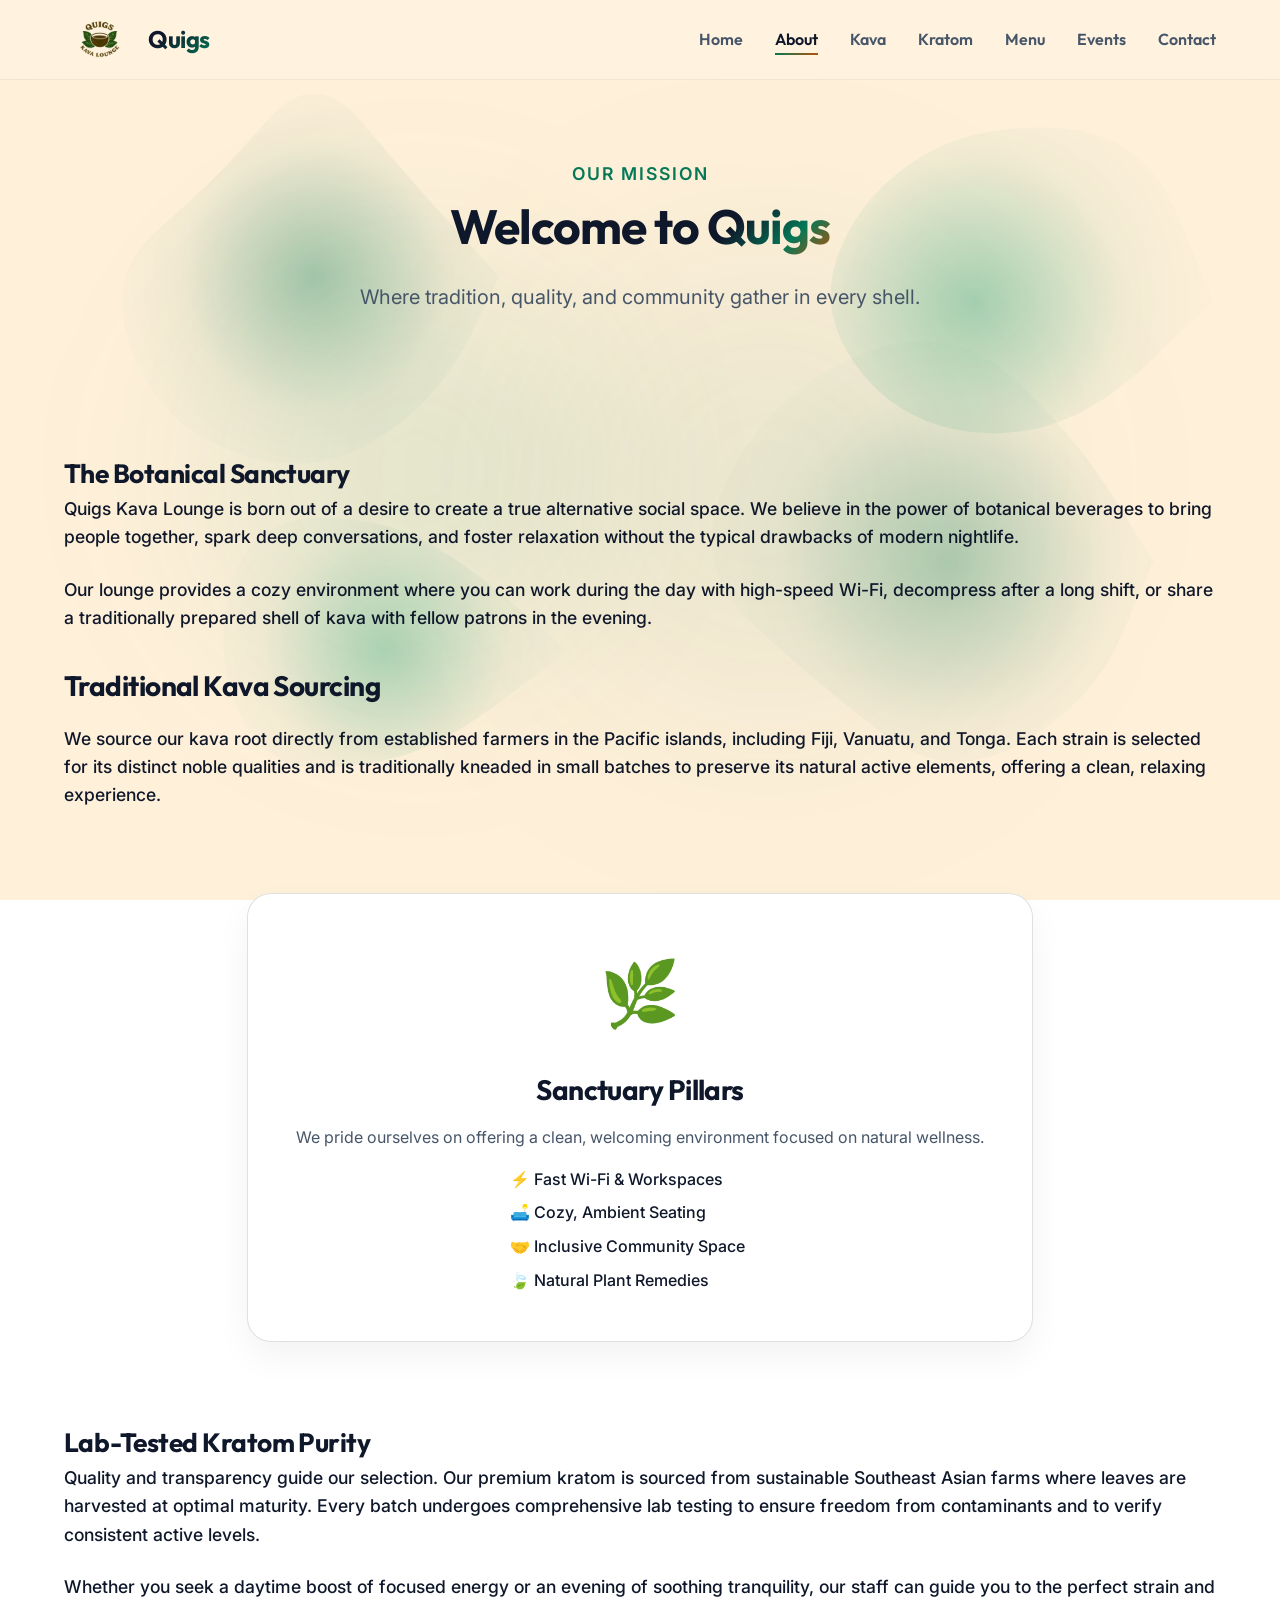
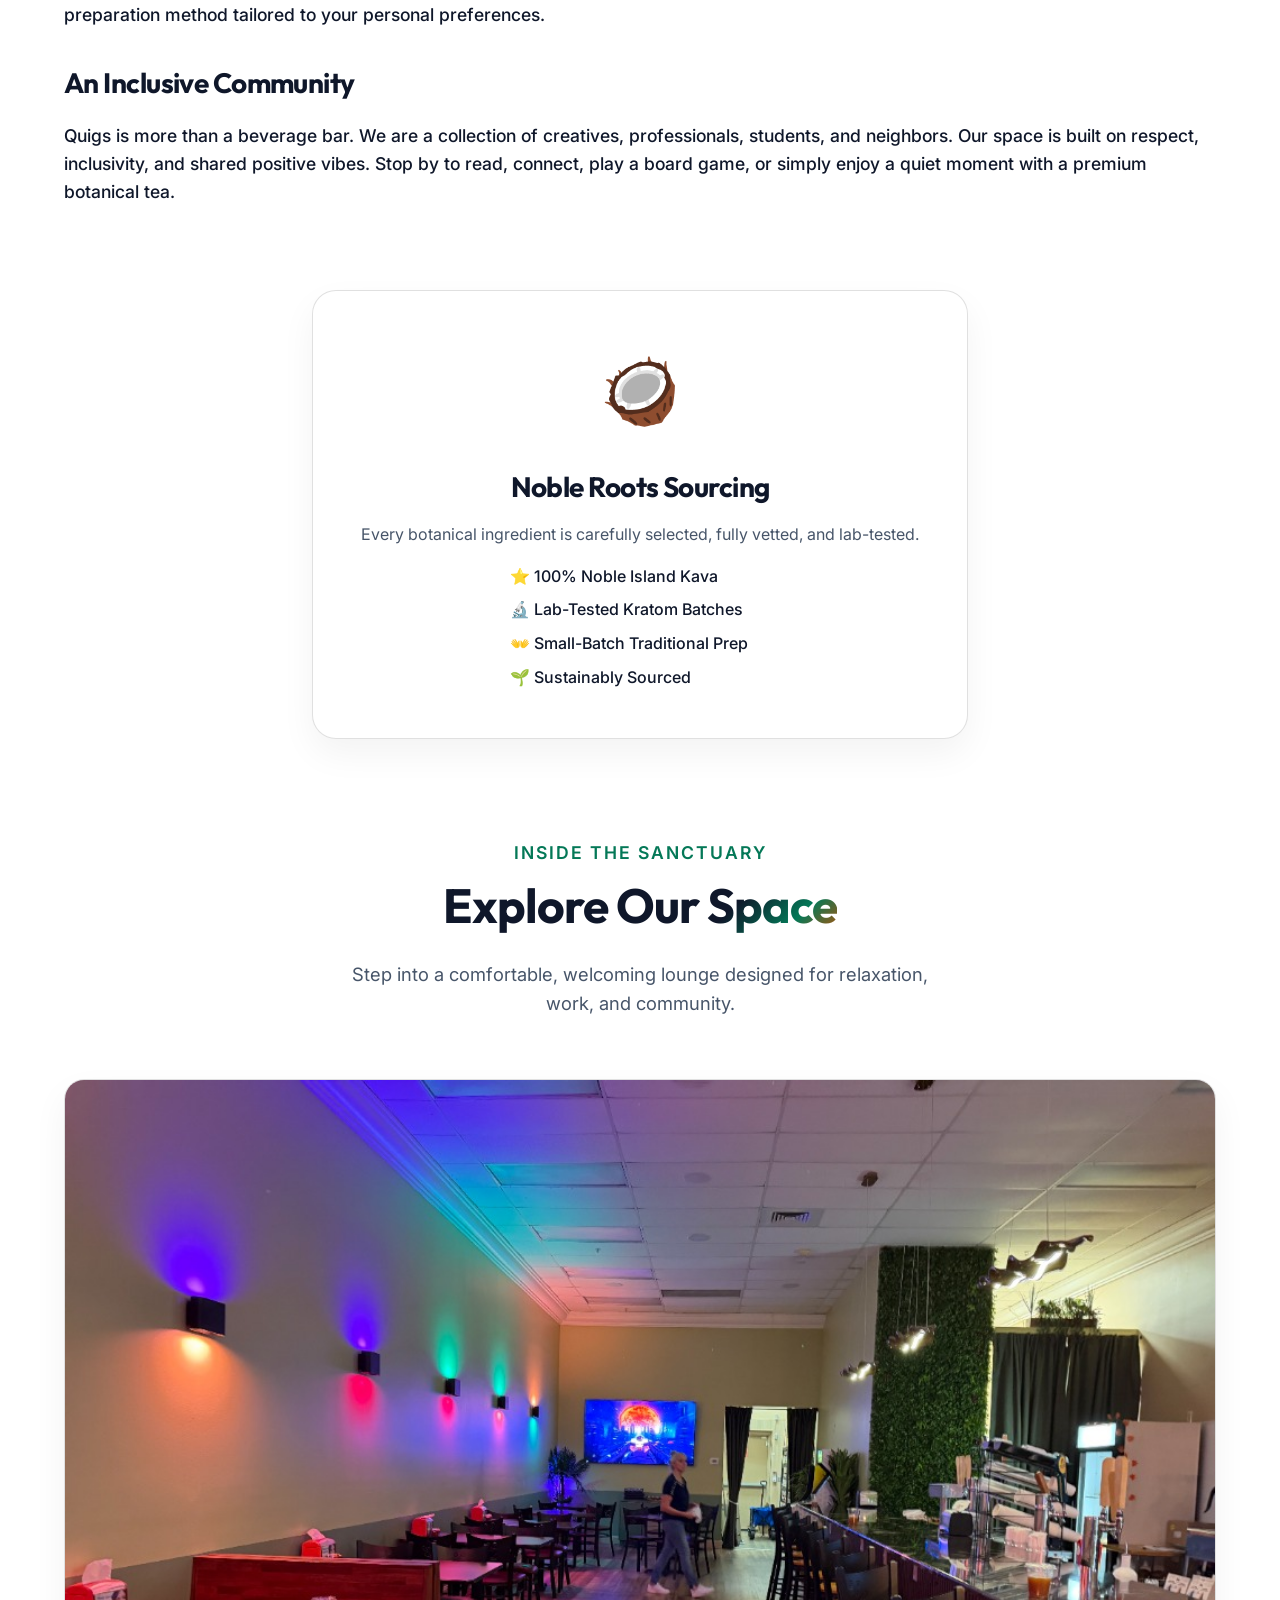
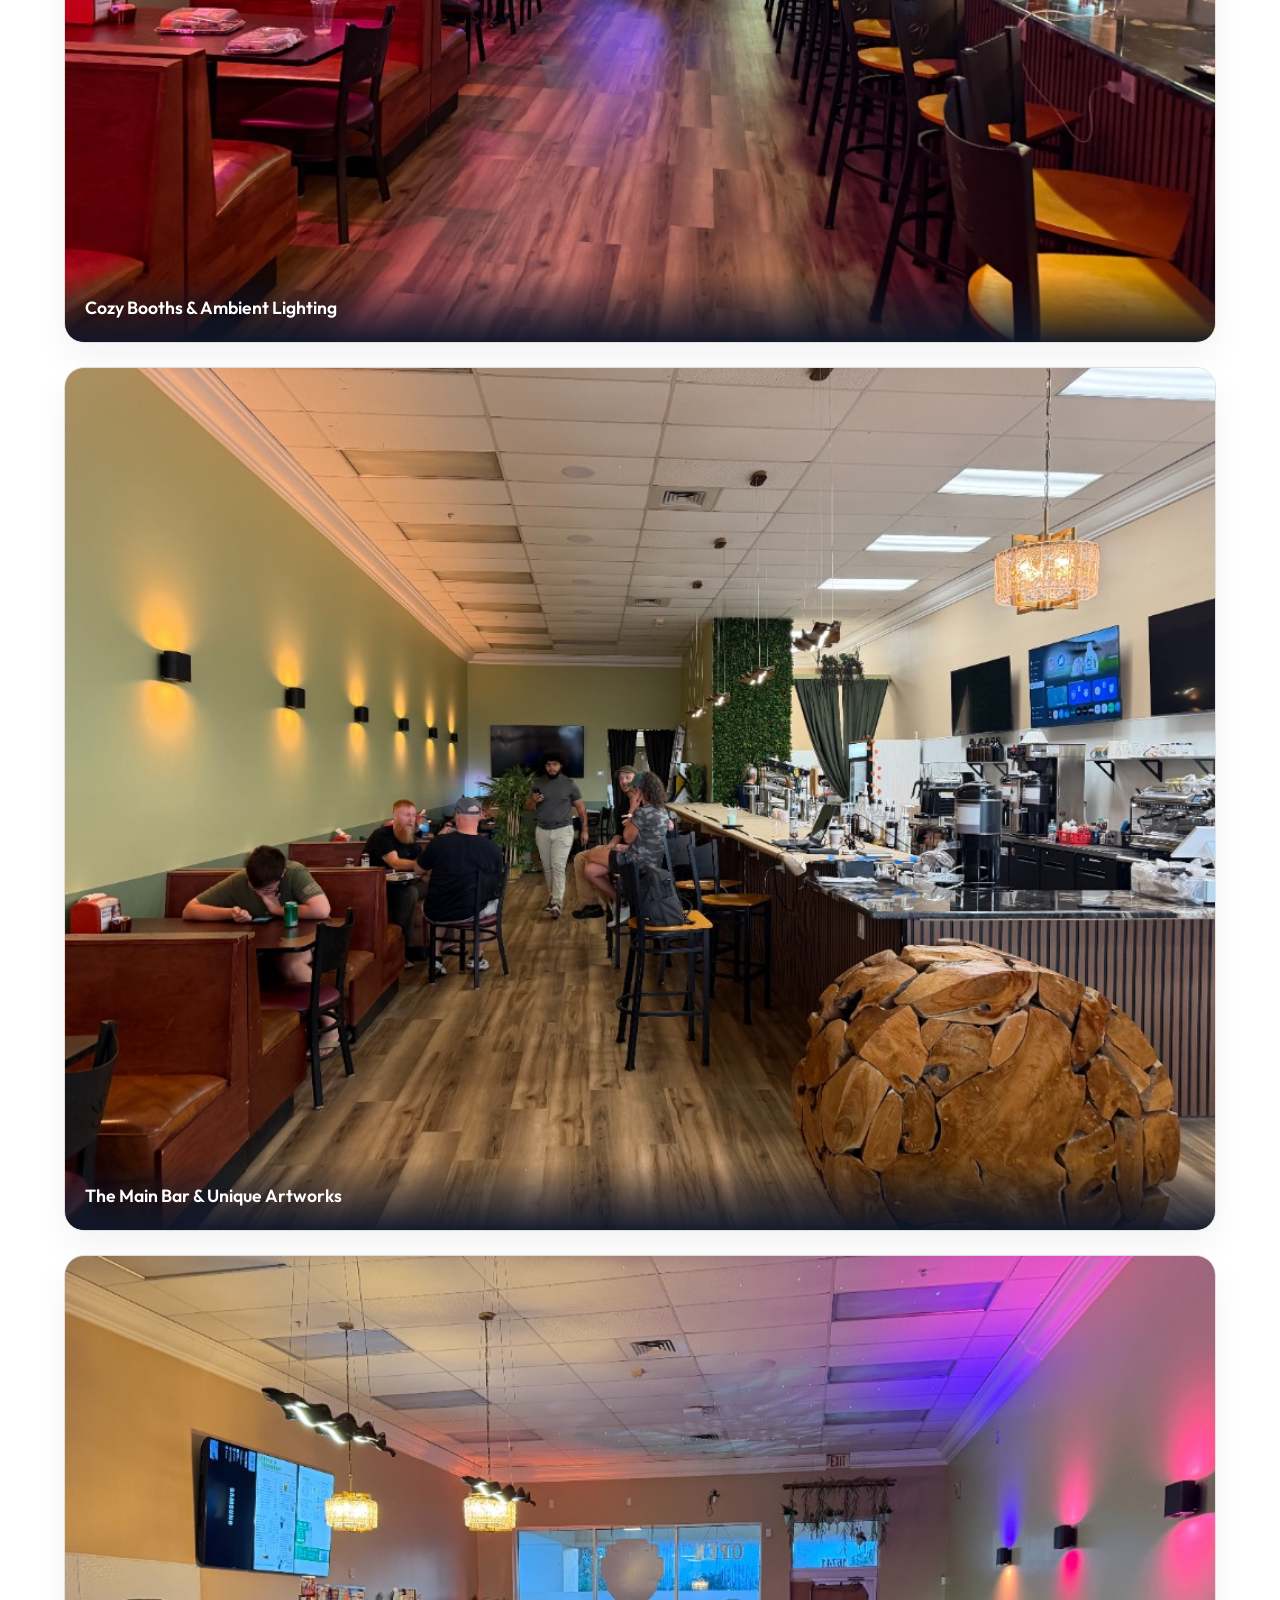
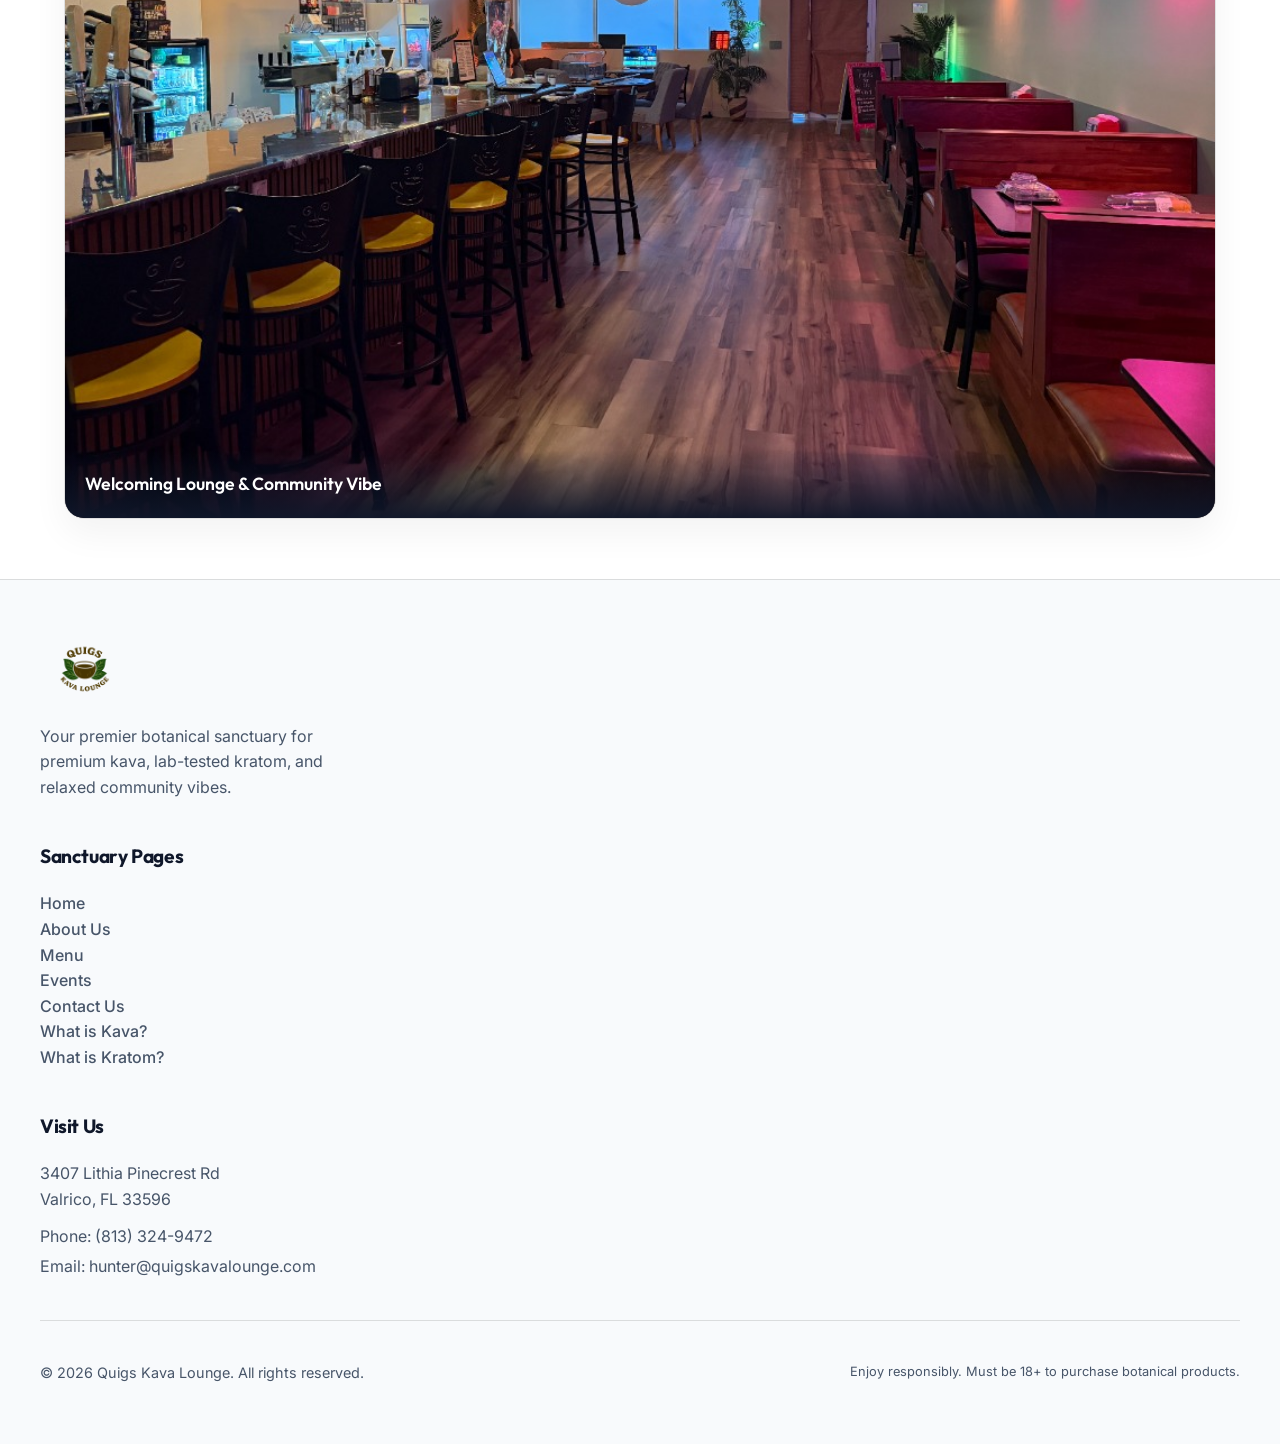
==== about.html @ 4bc18f3d "Add Kava and Kratom pages to main header navigation menu across all pages" ====
<!DOCTYPE html>
<html lang="en">
<head>
  <meta charset="UTF-8">
  <script>document.documentElement.classList.add('js')</script>
  <meta name="viewport" content="width=device-width, initial-scale=1.0">
  <title>About Our Sanctuary | Quigs Kava Lounge</title>
  <meta name="description" content="Learn about Quigs Kava Lounge. Discover our mission to provide a relaxing, premium botanical sanctuary with high-quality, lab-tested kava and kratom.">
  <meta name="keywords" content="about Quigs Kava, botanical sanctuary Valrico, kava source, lab-tested kratom, relaxing lounge">
  
  <!-- Open Graph / Facebook -->
  <meta property="og:type" content="website">
  <meta property="og:url" content="https://quigskavalounge.com/about.html">
  <meta property="og:title" content="About Our Sanctuary | Quigs Kava Lounge">
  <meta property="og:description" content="Learn about Quigs Kava Lounge. Discover our mission to provide a relaxing, premium botanical sanctuary with high-quality, lab-tested kava and kratom.">
  <meta property="og:image" content="assets/ChatGPT-Image-Sep-7-2025-09_18_59-PM-2 (2).webp">

  <!-- Twitter -->
  <meta property="twitter:card" content="summary_large_image">
  <meta property="twitter:url" content="https://quigskavalounge.com/about.html">
  <meta property="twitter:title" content="About Our Sanctuary | Quigs Kava Lounge">
  <meta property="twitter:description" content="Learn about Quigs Kava Lounge. Discover our mission to provide a relaxing, premium botanical sanctuary with high-quality, lab-tested kava and kratom.">
  <meta property="twitter:image" content="assets/ChatGPT-Image-Sep-7-2025-09_18_59-PM-2 (2).webp">

  <!-- Favicons -->
  <link rel="shortcut icon" href="assets/favicon.ico" type="image/x-icon">
  <link rel="icon" type="image/png" sizes="32x32" href="assets/favicon-32x32.png">
  <link rel="icon" type="image/png" sizes="16x16" href="assets/favicon-16x16.png">
  <link rel="apple-touch-icon" sizes="180x180" href="assets/apple-touch-icon.png">

  <link rel="stylesheet" href="css/style.css">
  <script src="js/background.js" defer></script>
  <script src="js/main.js" defer></script>
</head>
<body>
  <!-- Interactive Canvas Background -->
  <canvas id="bg-canvas"></canvas>
  <div class="bg-glow-container">
    <div class="bg-glow-1"></div>
    <div class="bg-glow-2"></div>
  </div>

  <!-- Navigation Bar -->
  <nav class="navbar">
    <div class="nav-container">
      <a href="index.html" class="nav-brand">
        <img src="assets/ChatGPT-Image-Sep-7-2025-09_18_59-PM-2 (2).webp" alt="Quigs Kava Lounge" class="nav-logo">
        <span class="nav-title">Quigs</span>
      </a>
      <ul class="nav-menu">
        <li><a href="index.html" class="nav-link">Home</a></li>
        <li><a href="about.html" class="nav-link">About</a></li>
        <li><a href="kava.html" class="nav-link">Kava</a></li>
        <li><a href="kratom.html" class="nav-link">Kratom</a></li>
        <li><a href="menu.html" class="nav-link">Menu</a></li>
        <li><a href="events.html" class="nav-link">Events</a></li>
        <li><a href="contact.html" class="nav-link">Contact</a></li>
      </ul>
      <button class="menu-toggle" aria-label="Toggle Menu">
        <span></span>
        <span></span>
        <span></span>
      </button>
    </div>
  </nav>

  <!-- Content Wrapper -->
  <main class="content-wrapper">
    <!-- Hero Header -->
    <section class="container" style="padding-bottom: 20px;">
      <div class="section-title-wrapper animate-on-scroll">
        <span class="section-subtitle">Our Mission</span>
        <h1 class="section-title">Welcome to <span class="gradient-text">Quigs</span></h1>
        <p style="color: var(--text-muted); font-size: 1.25rem; margin-top: 16px; max-width: 600px; margin-left: auto; margin-right: auto;">Where tradition, quality, and community gather in every shell.</p>
      </div>
    </section>

    <!-- Detailed Columns -->
    <section class="container">
      <div class="about-columns">
        <div class="about-text animate-on-scroll">
          <h2>The Botanical Sanctuary</h2>
          <p>Quigs Kava Lounge is born out of a desire to create a true alternative social space. We believe in the power of botanical beverages to bring people together, spark deep conversations, and foster relaxation without the typical drawbacks of modern nightlife.</p>
          <p>Our lounge provides a cozy environment where you can work during the day with high-speed Wi-Fi, decompress after a long shift, or share a traditionally prepared shell of kava with fellow patrons in the evening.</p>
          
          <h3>Traditional Kava Sourcing</h3>
          <p>We source our kava root directly from established farmers in the Pacific islands, including Fiji, Vanuatu, and Tonga. Each strain is selected for its distinct noble qualities and is traditionally kneaded in small batches to preserve its natural active elements, offering a clean, relaxing experience.</p>
        </div>
        <div class="about-visual animate-on-scroll delay-2">
          <div class="about-card-placeholder">
            <span class="about-card-icon">🌿</span>
            <h3 style="font-size: 1.75rem; margin-bottom: 12px;">Sanctuary Pillars</h3>
            <p style="color: var(--text-muted); margin-bottom: 16px;">We pride ourselves on offering a clean, welcoming environment focused on natural wellness.</p>
            <div style="text-align: left; max-width: 260px; margin: 0 auto; display: flex; flex-direction: column; gap: 8px; font-weight: 500;">
              <div>⚡ Fast Wi-Fi & Workspaces</div>
              <div>🛋️ Cozy, Ambient Seating</div>
              <div>🤝 Inclusive Community Space</div>
              <div>🍃 Natural Plant Remedies</div>
            </div>
          </div>
        </div>
      </div>
    </section>

    <!-- Second Row -->
    <section class="container" style="padding-top: 20px;">
      <div class="about-columns" style="direction: rtl;">
        <!-- Direction RTL to alternate layouts, child elements reset text-align -->
        <div class="about-text animate-on-scroll" style="direction: ltr; text-align: left;">
          <h2>Lab-Tested Kratom Purity</h2>
          <p>Quality and transparency guide our selection. Our premium kratom is sourced from sustainable Southeast Asian farms where leaves are harvested at optimal maturity. Every batch undergoes comprehensive lab testing to ensure freedom from contaminants and to verify consistent active levels.</p>
          <p>Whether you seek a daytime boost of focused energy or an evening of soothing tranquility, our staff can guide you to the perfect strain and preparation method tailored to your personal preferences.</p>
          
          <h3>An Inclusive Community</h3>
          <p>Quigs is more than a beverage bar. We are a collection of creatives, professionals, students, and neighbors. Our space is built on respect, inclusivity, and shared positive vibes. Stop by to read, connect, play a board game, or simply enjoy a quiet moment with a premium botanical tea.</p>
        </div>
        <div class="about-visual animate-on-scroll delay-2" style="direction: ltr;">
          <div class="about-card-placeholder">
            <span class="about-card-icon">🥥</span>
            <h3 style="font-size: 1.75rem; margin-bottom: 12px;">Noble Roots Sourcing</h3>
            <p style="color: var(--text-muted); margin-bottom: 16px;">Every botanical ingredient is carefully selected, fully vetted, and lab-tested.</p>
            <div style="text-align: left; max-width: 260px; margin: 0 auto; display: flex; flex-direction: column; gap: 8px; font-weight: 500;">
              <div>⭐ 100% Noble Island Kava</div>
              <div>🔬 Lab-Tested Kratom Batches</div>
              <div>👐 Small-Batch Traditional Prep</div>
              <div>🌱 Sustainably Sourced</div>
            </div>
          </div>
        </div>
      </div>
    </section>

    <!-- Gallery Section -->
    <section class="container" style="padding-top: 40px; padding-bottom: 60px;">
      <div class="section-title-wrapper animate-on-scroll">
        <span class="section-subtitle">Inside the Sanctuary</span>
        <h2 class="section-title">Explore Our <span class="gradient-text">Space</span></h2>
        <p style="color: var(--text-muted); font-size: 1.15rem; margin-top: 16px; max-width: 600px; margin-left: auto; margin-right: auto;">Step into a comfortable, welcoming lounge designed for relaxation, work, and community.</p>
      </div>
      
      <div class="lounge-gallery animate-on-scroll">
        <div class="gallery-item">
          <img src="assets/lounge_interior_1.jpg" alt="Quigs Kava Lounge cozy booth seating and vibrant neon uplighting" class="gallery-img">
          <div class="gallery-caption">Cozy Booths & Ambient Lighting</div>
        </div>
        <div class="gallery-item">
          <img src="assets/lounge_interior_2.jpg" alt="Quigs Kava Lounge bar area and wooden sphere sculpture" class="gallery-img">
          <div class="gallery-caption">The Main Bar & Unique Artworks</div>
        </div>
        <div class="gallery-item">
          <img src="assets/lounge_interior_3.jpg" alt="Quigs Kava Lounge spacious interior looking towards the front entrance" class="gallery-img">
          <div class="gallery-caption">Welcoming Lounge & Community Vibe</div>
        </div>
      </div>
    </section>
  </main>

  <!-- Footer -->
  <footer class="footer">
    <div class="footer-container">
      <div class="footer-col">
        <img src="assets/ChatGPT-Image-Sep-7-2025-09_18_59-PM-2 (2).webp" alt="Quigs Kava Lounge" class="footer-brand-logo">
        <p class="footer-desc">Your premier botanical sanctuary for premium kava, lab-tested kratom, and relaxed community vibes.</p>
      </div>
      <div class="footer-col">
        <h4 class="footer-title">Sanctuary Pages</h4>
        <ul class="footer-links">
          <li><a href="index.html">Home</a></li>
          <li><a href="about.html">About Us</a></li>
          <li><a href="menu.html">Menu</a></li>
          <li><a href="events.html">Events</a></li>
          <li><a href="contact.html">Contact Us</a></li>
          <li><a href="kava.html">What is Kava?</a></li>
          <li><a href="kratom.html">What is Kratom?</a></li>
        </ul>
      </div>
      <div class="footer-col">
        <h4 class="footer-title">Visit Us</h4>
        <p class="footer-desc" style="margin-bottom: 12px;">3407 Lithia Pinecrest Rd<br>Valrico, FL 33596</p>
        <p class="footer-desc" style="margin-bottom: 4px;">Phone: (813) 324-9472</p>
        <p class="footer-desc">Email: hunter@quigskavalounge.com</p>
      </div>
    </div>
    <div class="footer-bottom">
      <p>© 2026 Quigs Kava Lounge. All rights reserved.</p>
      <p class="footer-notice">Enjoy responsibly. Must be 18+ to purchase botanical products.</p>
    </div>
  </footer>
</body>
</html>
---- css/style.css ----
@import url('https://fonts.googleapis.com/css2?family=Inter:wght@300;400;500;600&family=Outfit:wght@400;500;600;700;800&display=swap');

:root {
  --bg-light: #FFF0D9;
  --bg-card: #ffffff;
  --bg-card-hover: #ffffff;
  --border-color: rgba(0, 0, 0, 0.12);
  --border-hover: rgba(5, 150, 105, 0.4);
  
  --emerald: #047857;
  --emerald-glow: rgba(4, 120, 87, 0.1);
  --amber: #b45309;
  --amber-glow: rgba(180, 83, 9, 0.1);
  --gold: #92400e;
  
  --text-main: #0f172a;
  --text-muted: #475569;
  --text-dark: #0f172a;
  
  --font-heading: 'Outfit', sans-serif;
  --font-body: 'Inter', sans-serif;
  
  --transition-smooth: all 0.5s cubic-bezier(0.16, 1, 0.3, 1);
}

* {
  box-sizing: border-box;
  margin: 0;
  padding: 0;
}

html {
  scroll-behavior: smooth;
  background-color: transparent;
  color: var(--text-main);
  font-family: var(--font-body);
  overflow-x: hidden;
}

body {
  min-height: 100vh;
  position: relative;
  line-height: 1.6;
  background-color: transparent;
}

/* Background Canvas & Decorative Elements */
#bg-canvas {
  position: fixed;
  top: 0;
  left: 0;
  width: 100%;
  height: 100%;
  z-index: -2;
  pointer-events: none;
  background-color: var(--bg-light);
}

.bg-glow-container {
  position: fixed;
  top: 0;
  left: 0;
  width: 100%;
  height: 100%;
  z-index: -1;
  overflow: hidden;
  pointer-events: none;
}

.bg-glow-1 {
  position: absolute;
  top: 20%;
  left: 10%;
  width: 45vw;
  height: 45vw;
  border-radius: 50%;
  background: radial-gradient(circle, rgba(5, 150, 105, 0.15) 0%, transparent 70%);
  filter: blur(80px);
  animation: float-glow 25s ease-in-out infinite alternate;
}

.bg-glow-2 {
  position: absolute;
  bottom: 10%;
  right: 15%;
  width: 50vw;
  height: 50vw;
  border-radius: 50%;
  background: radial-gradient(circle, rgba(4, 120, 87, 0.12) 0%, transparent 70%);
  filter: blur(100px);
  animation: float-glow 30s ease-in-out infinite alternate-reverse;
}

@keyframes float-glow {
  0% { transform: translate(0, 0) scale(1); }
  100% { transform: translate(8%, 8%) scale(1.15); }
}

/* Navigation Bar */
.navbar {
  position: fixed;
  top: 0;
  width: 100%;
  height: 80px;
  background: rgba(255, 255, 255, 0.15);
  backdrop-filter: blur(16px);
  -webkit-backdrop-filter: blur(16px);
  border-bottom: 1px solid rgba(0, 0, 0, 0.05);
  z-index: 1000;
  transition: var(--transition-smooth);
}

.navbar.scrolled {
  height: 70px;
  background: #ffffff;
  border-bottom: 1px solid var(--border-color);
  box-shadow: 0 10px 30px rgba(0, 0, 0, 0.08);
}

.nav-container {
  max-width: 1200px;
  height: 100%;
  margin: 0 auto;
  padding: 0 24px;
  display: flex;
  justify-content: space-between;
  align-items: center;
}

.nav-brand {
  display: flex;
  align-items: center;
  gap: 12px;
  text-decoration: none;
}

.nav-logo {
  height: 48px;
  width: auto;
  border-radius: 8px;
  transition: var(--transition-smooth);
}

.nav-brand:hover .nav-logo {
  transform: rotate(5deg) scale(1.05);
}

.nav-title {
  font-family: var(--font-heading);
  font-weight: 700;
  font-size: 1.5rem;
  background: linear-gradient(135deg, var(--text-dark) 30%, var(--emerald) 100%);
  -webkit-background-clip: text;
  -webkit-text-fill-color: transparent;
  letter-spacing: -0.5px;
}

.nav-menu {
  display: flex;
  list-style: none;
  gap: 32px;
}

.nav-link {
  text-decoration: none;
  color: var(--text-muted);
  font-family: var(--font-heading);
  font-weight: 600;
  font-size: 1rem;
  transition: var(--transition-smooth);
  position: relative;
  padding: 6px 0;
}

.nav-link::after {
  content: '';
  position: absolute;
  bottom: 0;
  left: 0;
  width: 0;
  height: 2px;
  background: linear-gradient(90deg, var(--emerald), var(--amber));
  transition: var(--transition-smooth);
}

.nav-link:hover, .nav-link.active {
  color: var(--text-dark);
}

.nav-link.active::after {
  width: 100%;
}

.nav-link:hover::after {
  width: 100%;
}

.menu-toggle {
  display: none;
  background: none;
  border: none;
  cursor: pointer;
  padding: 8px;
}

.menu-toggle span {
  display: block;
  width: 25px;
  height: 2px;
  margin-bottom: 5px;
  background-color: var(--text-main);
  transition: var(--transition-smooth);
}

.menu-toggle span:last-child {
  margin-bottom: 0;
}

/* Page Container & Layouts */
.content-wrapper {
  padding-top: 100px;
  min-height: calc(100vh - 180px);
}

.container {
  max-width: 1200px;
  margin: 0 auto;
  padding: 60px 24px;
}

/* 3D Scroll Animation System */
.animate-on-scroll {
  transition: opacity 1.2s cubic-bezier(.16,1,.3,1), transform 1.2s cubic-bezier(.16,1,.3,1);
  will-change: transform, opacity;
}

.js .animate-on-scroll {
  opacity: 0;
  transform: perspective(1000px) rotateX(10deg) translateY(60px) scale(0.95);
}

.js .animate-on-scroll.is-visible {
  opacity: 1;
  transform: perspective(1000px) rotateX(0deg) translateY(0) scale(1);
}

/* Delay modifiers for scroll animations */
.delay-1 { transition-delay: 0.1s; }
.delay-2 { transition-delay: 0.2s; }
.delay-3 { transition-delay: 0.3s; }
.delay-4 { transition-delay: 0.4s; }

/* Interactive Cards (Solid backgrounds with border outlines and shadows instead of light transparencies) */
.glass-card {
  background: var(--bg-card);
  border: 1px solid var(--border-color);
  border-radius: 16px;
  padding: 32px;
  transition: var(--transition-smooth);
  position: relative;
  overflow: hidden;
  box-shadow: 0 10px 30px rgba(0, 0, 0, 0.05);
}

.glass-card:hover {
  transform: translateY(-10px) scale(1.02);
  background: var(--bg-card-hover);
  border-color: var(--border-hover);
  box-shadow: 0 20px 40px rgba(5, 150, 105, 0.08), 0 0 25px rgba(5, 150, 105, 0.04);
}

/* Headings & Typography */
h1, h2, h3, h4 {
  font-family: var(--font-heading);
  font-weight: 700;
  color: var(--text-dark);
  letter-spacing: -0.02em;
}

.gradient-text {
  background: linear-gradient(135deg, var(--text-dark) 30%, var(--emerald) 70%, var(--amber) 100%);
  -webkit-background-clip: text;
  -webkit-text-fill-color: transparent;
}

.section-title-wrapper {
  text-align: center;
  margin-bottom: 60px;
}

.section-subtitle {
  font-size: 1.1rem;
  color: var(--emerald);
  text-transform: uppercase;
  letter-spacing: 2px;
  font-weight: 600;
  margin-bottom: 12px;
}

.section-title {
  font-size: 3rem;
  color: var(--text-dark);
}

/* Custom Buttons */
.btn {
  display: inline-flex;
  align-items: center;
  justify-content: center;
  gap: 10px;
  padding: 14px 28px;
  border-radius: 8px;
  font-family: var(--font-heading);
  font-weight: 600;
  font-size: 1rem;
  text-decoration: none;
  cursor: pointer;
  transition: var(--transition-smooth);
}

.btn-primary {
  background: linear-gradient(135deg, var(--emerald), #047857);
  color: #fff;
  border: none;
  box-shadow: 0 4px 15px rgba(5, 150, 105, 0.2);
}

.btn-primary:hover {
  transform: translateY(-2px);
  box-shadow: 0 6px 20px rgba(5, 150, 105, 0.35);
  background: linear-gradient(135deg, #059669, #059669);
}

.btn-secondary {
  background: rgba(0, 0, 0, 0.03);
  color: var(--text-main);
  border: 1px solid var(--border-color);
}

.btn-secondary:hover {
  background: rgba(0, 0, 0, 0.06);
  border-color: var(--text-muted);
  transform: translateY(-2px);
}

.btn-amber {
  background: linear-gradient(135deg, var(--amber), #b45309);
  color: #fff;
  border: none;
  box-shadow: 0 4px 15px rgba(217, 119, 6, 0.2);
}

.btn-amber:hover {
  transform: translateY(-2px);
  box-shadow: 0 6px 20px rgba(217, 119, 6, 0.35);
}

/* Hero Section */
.hero-grid {
  display: grid;
  grid-template-cols: 1.2fr 0.8fr;
  gap: 48px;
  align-items: center;
  min-height: calc(100vh - 200px);
}

.hero-content {
  display: flex;
  flex-direction: column;
  justify-content: center;
}

.hero-tag {
  font-size: 1rem;
  color: var(--amber);
  text-transform: uppercase;
  letter-spacing: 3px;
  font-weight: 600;
  margin-bottom: 16px;
  display: inline-block;
}

.hero-title {
  font-size: 4rem;
  line-height: 1.1;
  margin-bottom: 24px;
}

.hero-description {
  font-size: 1.25rem;
  color: var(--text-muted);
  margin-bottom: 40px;
  max-width: 580px;
}

.hero-actions {
  display: flex;
  gap: 16px;
  flex-wrap: wrap;
}

.hero-media {
  display: flex;
  justify-content: center;
  align-items: center;
  position: relative;
}

.hero-image-wrapper {
  position: relative;
  width: 100%;
  max-width: 420px;
}

.hero-image {
  width: 100%;
  height: auto;
  border-radius: 24px;
  box-shadow: 0 15px 35px rgba(0, 0, 0, 0.08);
  position: relative;
  z-index: 2;
  transition: var(--transition-smooth);
}

.hero-image-glow {
  position: absolute;
  top: -10%;
  left: -10%;
  width: 120%;
  height: 120%;
  background: radial-gradient(circle, rgba(5, 150, 105, 0.06) 0%, transparent 60%);
  z-index: 1;
  pointer-events: none;
  animation: pulse-glow 8s ease-in-out infinite alternate;
}

@keyframes pulse-glow {
  0% { opacity: 0.6; transform: scale(0.95); }
  100% { opacity: 0.9; transform: scale(1.05); }
}

/* Feature Grid */
.feature-grid {
  display: grid;
  grid-template-cols: repeat(auto-fit, minmax(320px, 1fr));
  gap: 32px;
  margin-top: 40px;
}

.feature-icon {
  width: 64px;
  height: 64px;
  border-radius: 50%;
  display: flex;
  align-items: center;
  justify-content: center;
  margin-bottom: 24px;
  font-size: 1.75rem;
  transition: var(--transition-smooth);
}

.glass-card:hover .feature-icon {
  transform: scale(1.15) rotate(5deg);
}

.icon-kava {
  background: rgba(217, 119, 6, 0.08);
  border: 1px solid var(--amber);
  color: var(--amber);
}

.icon-kratom {
  background: rgba(5, 150, 105, 0.08);
  border: 1px solid var(--emerald);
  color: var(--emerald);
}

.icon-vibes {
  background: rgba(180, 83, 9, 0.08);
  border: 1px solid var(--gold);
  color: var(--gold);
}

.feature-title {
  font-size: 1.5rem;
  margin-bottom: 16px;
}

.feature-desc {
  color: var(--text-main);
  font-weight: 500;
}

/* About Page Columns */
.about-columns {
  display: grid;
  grid-template-cols: 1fr 1fr;
  gap: 60px;
  align-items: center;
}

.about-text {
  font-size: 1.1rem;
  color: var(--text-main);
}

.about-text p {
  margin-bottom: 24px;
  font-weight: 500;
}

.about-text h3 {
  font-size: 1.75rem;
  color: var(--text-dark);
  margin-bottom: 16px;
  margin-top: 32px;
}

.about-visual {
  position: relative;
  display: flex;
  justify-content: center;
  align-items: center;
}

.about-card-placeholder {
  background: var(--bg-card);
  border: 1px solid var(--border-color);
  border-radius: 24px;
  padding: 48px;
  text-align: center;
  box-shadow: 0 15px 35px rgba(0, 0, 0, 0.05);
  transition: var(--transition-smooth);
}

.about-card-placeholder:hover {
  transform: translateY(-8px);
  border-color: var(--border-hover);
}

.about-card-icon {
  font-size: 4rem;
  margin-bottom: 24px;
  display: inline-block;
  animation: pulse-icon 4s ease-in-out infinite alternate;
}

@keyframes pulse-icon {
  0% { transform: scale(1); }
  100% { transform: scale(1.08); }
}

/* About Lounge Gallery */
.lounge-gallery {
  display: grid;
  grid-template-cols: repeat(3, 1fr);
  gap: 24px;
  margin-top: 48px;
  width: 100%;
}

.gallery-item {
  position: relative;
  border-radius: 20px;
  overflow: hidden;
  box-shadow: 0 15px 35px rgba(0, 0, 0, 0.05);
  border: 1px solid var(--border-color);
  aspect-ratio: 4 / 3;
  cursor: pointer;
  transition: var(--transition-smooth);
}

.gallery-item:hover {
  transform: translateY(-8px);
  border-color: var(--border-hover);
  box-shadow: 0 20px 40px rgba(4, 120, 87, 0.1);
}

.gallery-img {
  width: 100%;
  height: 100%;
  object-fit: cover;
  transition: var(--transition-smooth);
}

.gallery-item:hover .gallery-img {
  transform: scale(1.06);
}

.gallery-caption {
  position: absolute;
  bottom: 0;
  left: 0;
  width: 100%;
  padding: 20px;
  background: linear-gradient(to top, rgba(15, 23, 42, 0.95) 0%, rgba(15, 23, 42, 0.4) 60%, transparent 100%);
  color: #ffffff;
  font-family: var(--font-heading);
  font-size: 1.1rem;
  font-weight: 600;
  transition: var(--transition-smooth);
}

@media (max-width: 900px) {
  .lounge-gallery {
    grid-template-cols: 1fr;
    gap: 30px;
  }
  
  .gallery-item {
    aspect-ratio: 16 / 10;
  }
}

/* Menu Page Elements */
.menu-tabs {
  display: flex;
  justify-content: center;
  gap: 16px;
  margin-bottom: 32px;
  flex-wrap: wrap;
}

.tab-btn {
  background: rgba(0, 0, 0, 0.03);
  border: 1px solid var(--border-color);
  color: var(--text-muted);
  padding: 12px 28px;
  border-radius: 50px;
  font-family: var(--font-heading);
  font-weight: 600;
  font-size: 0.95rem;
  cursor: pointer;
  transition: var(--transition-smooth);
}

.tab-btn:hover {
  background: rgba(0, 0, 0, 0.06);
  color: var(--text-dark);
}

.tab-btn.active {
  background: linear-gradient(135deg, var(--emerald), #047857);
  color: white;
  border-color: var(--emerald);
  box-shadow: 0 4px 15px rgba(5, 150, 105, 0.25);
}

.tab-btn[data-menu="cawfee"].active {
  background: linear-gradient(135deg, var(--amber), #b45309);
  color: white;
  border-color: var(--amber);
  box-shadow: 0 4px 15px rgba(217, 119, 6, 0.25);
}

.menu-images-showcase {
  display: flex;
  justify-content: center;
  align-items: center;
  width: 100%;
  margin: 0 auto 60px auto;
}

.menu-image-card {
  width: 100%;
  display: none;
  flex-direction: column;
  align-items: center;
  background: var(--bg-card);
  border: 1px solid var(--border-color);
  border-radius: 24px;
  overflow: hidden;
  box-shadow: 0 15px 35px rgba(0, 0, 0, 0.04);
  transition: var(--transition-smooth);
}

#menu-quiggs {
  max-width: 1100px;
}

#menu-cawfee {
  max-width: 550px;
}

.menu-image-card.active {
  display: flex;
  animation: menuFadeIn 0.5s cubic-bezier(0.16, 1, 0.3, 1) forwards;
}

@keyframes menuFadeIn {
  from { opacity: 0; transform: translateY(15px); }
  to { opacity: 1; transform: translateY(0); }
}

.menu-images-row {
  display: flex;
  flex-direction: row;
  justify-content: center;
  align-items: stretch;
  gap: 40px;
  width: 100%;
  padding: 40px;
  background: #fffdfa;
}

.menu-images-row.single-image {
  padding: 40px;
}

@media (max-width: 900px) {
  .menu-images-row {
    flex-direction: column;
    align-items: center;
    gap: 40px;
    padding: 24px;
  }
}

.menu-card-header {
  padding: 30px;
  text-align: center;
  width: 100%;
  border-bottom: 1px solid var(--border-color);
  background: linear-gradient(90deg, rgba(217,119,6,0.02), rgba(5,150,105,0.02));
}

.menu-card-title {
  font-family: var(--font-heading);
  font-size: 2rem;
  font-weight: 700;
  margin-bottom: 6px;
}

.menu-card-subtitle {
  color: var(--text-muted);
  font-size: 1rem;
}

.menu-image-frame {
  padding: 24px;
  display: flex;
  justify-content: center;
  align-items: center;
  width: 100%;
  background: #fffdfa;
}

.portrait-frame {
  width: 100%;
  max-width: 502px;
}

.menu-view-img {
  width: 100%;
  height: auto;
  border-radius: 12px;
  box-shadow: 0 8px 24px rgba(0, 0, 0, 0.05);
  transition: var(--transition-smooth);
}

.menu-view-img:hover {
  transform: scale(1.02);
}

/* Events Page Elements */
.events-intro {
  text-align: center;
  max-width: 700px;
  margin: 0 auto 48px;
}

.events-intro-text {
  font-size: 1.15rem;
  color: var(--text-main);
  font-weight: 500;
}

.calendar-card {
  max-width: 1000px;
  margin: 0 auto;
  padding: 12px;
  background: var(--bg-card);
  border-radius: 20px;
  border: 1px solid var(--border-color);
  box-shadow: 0 15px 35px rgba(0, 0, 0, 0.06);
  overflow: hidden;
}

.calendar-iframe {
  width: 100%;
  height: 600px;
  border: 0;
  border-radius: 12px;
  opacity: 1;
}

.weekly-events {
  margin-top: 80px;
}

.events-grid {
  display: grid;
  grid-template-cols: repeat(auto-fit, minmax(280px, 1fr));
  gap: 32px;
  margin-top: 40px;
}

.event-day {
  color: var(--amber);
  font-family: var(--font-heading);
  font-weight: 700;
  font-size: 0.9rem;
  text-transform: uppercase;
  letter-spacing: 2px;
  margin-bottom: 8px;
}

.event-time {
  font-size: 0.85rem;
  color: var(--gold);
  margin-top: 8px;
  font-weight: 600;
}

/* Contact & Visit Us Page */
.contact-layout {
  display: grid;
  grid-template-cols: 1fr 1.2fr;
  gap: 48px;
  align-items: stretch;
}

.contact-info-column {
  display: flex;
  flex-direction: column;
  gap: 24px;
}

.info-item-box {
  display: flex;
  gap: 20px;
  align-items: flex-start;
}

.info-icon-wrapper {
  width: 48px;
  height: 48px;
  border-radius: 12px;
  display: flex;
  align-items: center;
  justify-content: center;
  flex-shrink: 0;
  font-size: 1.25rem;
}

.info-title {
  font-size: 1.25rem;
  margin-bottom: 6px;
}

.info-text {
  color: var(--text-main);
  font-weight: 500;
}

.map-card {
  height: 320px;
  padding: 0;
  overflow: hidden;
  border-radius: 16px;
  border: 1px solid var(--border-color);
  box-shadow: 0 10px 30px rgba(0, 0, 0, 0.06);
}

.map-iframe {
  width: 100%;
  height: 100%;
  border: 0;
  opacity: 1;
}

.contact-form-card {
  padding: 40px;
}

.contact-form-title {
  font-size: 2rem;
  margin-bottom: 12px;
}

.contact-form-subtitle {
  color: var(--text-muted);
  margin-bottom: 32px;
}

.form-group {
  margin-bottom: 24px;
}

.form-label {
  display: block;
  font-family: var(--font-heading);
  font-weight: 600;
  font-size: 0.95rem;
  color: var(--text-dark);
  margin-bottom: 8px;
}

.form-control {
  width: 100%;
  padding: 12px 16px;
  background: rgba(0, 0, 0, 0.01);
  border: 1px solid var(--border-color);
  border-radius: 8px;
  color: var(--text-main);
  font-family: var(--font-body);
  font-size: 1rem;
  transition: var(--transition-smooth);
}

.form-control:focus {
  outline: none;
  background: rgba(0, 0, 0, 0.03);
  border-color: var(--emerald);
  box-shadow: 0 0 10px rgba(5, 150, 105, 0.1);
}

textarea.form-control {
  resize: vertical;
  min-height: 120px;
}

/* Modal styling for Ask about hosting */
.modal-overlay {
  position: fixed;
  top: 0;
  left: 0;
  width: 100%;
  height: 100%;
  background: rgba(255, 255, 255, 0.9);
  backdrop-filter: blur(12px);
  z-index: 2000;
  display: flex;
  justify-content: center;
  align-items: center;
  opacity: 0;
  pointer-events: none;
  transition: var(--transition-smooth);
}

.modal-overlay.open {
  opacity: 1;
  pointer-events: auto;
}

.modal-content {
  background: #ffffff;
  border: 1px solid var(--border-color);
  border-radius: 20px;
  padding: 40px;
  max-width: 500px;
  width: 90%;
  position: relative;
  transform: scale(0.9);
  transition: var(--transition-smooth);
  box-shadow: 0 25px 50px rgba(0,0,0,0.1), 0 0 20px rgba(5, 150, 105, 0.05);
}

.modal-overlay.open .modal-content {
  transform: scale(1);
}

.modal-close {
  position: absolute;
  top: 20px;
  right: 20px;
  background: none;
  border: none;
  color: var(--text-muted);
  font-size: 1.5rem;
  cursor: pointer;
  transition: var(--transition-smooth);
}

.modal-close:hover {
  color: var(--text-dark);
}

/* Footer */
.footer {
  background: #f8fafc;
  border-top: 1px solid var(--border-color);
  padding: 60px 24px;
  position: relative;
  z-index: 10;
}

.footer-container {
  max-width: 1200px;
  margin: 0 auto;
  display: grid;
  grid-template-cols: 1fr 1fr 1fr;
  gap: 40px;
  margin-bottom: 40px;
}

.footer-brand-logo {
  height: 60px;
  width: auto;
  border-radius: 8px;
  margin-bottom: 16px;
}

.footer-desc {
  color: var(--text-muted);
  max-width: 300px;
}

.footer-title {
  font-size: 1.2rem;
  color: var(--text-dark);
  margin-bottom: 20px;
}

.footer-links {
  list-style: none;
}

.footer-links a {
  color: var(--text-muted);
  text-decoration: none;
  transition: var(--transition-smooth);
  font-weight: 500;
}

.footer-links a:hover {
  color: var(--emerald);
  padding-left: 4px;
}

.footer-bottom {
  max-width: 1200px;
  margin: 0 auto;
  padding-top: 40px;
  border-top: 1px solid var(--border-color);
  display: flex;
  justify-content: space-between;
  align-items: center;
  flex-wrap: wrap;
  gap: 20px;
  color: var(--text-muted);
  font-size: 0.9rem;
}

.footer-notice {
  font-size: 0.8rem;
  color: var(--text-muted);
}

/* Page transitions styling */
.page-fade-in {
  animation: pageFadeIn 0.8s cubic-bezier(0.16, 1, 0.3, 1) forwards;
}

@keyframes pageFadeIn {
  from { opacity: 0; transform: translateY(10px); }
  to { opacity: 1; transform: translateY(0); }
}

/* Responsive Styles */
@media (max-width: 992px) {
  .hero-grid {
    grid-template-cols: 1fr;
    gap: 40px;
    text-align: center;
    padding-top: 40px;
  }
  
  .hero-description {
    margin-left: auto;
    margin-right: auto;
  }
  
  .hero-actions {
    justify-content: center;
  }
  
  .about-columns {
    grid-template-cols: 1fr;
    gap: 40px;
  }
  
  .contact-layout {
    grid-template-cols: 1fr;
  }
  
  .footer-container {
    grid-template-cols: 1fr;
    gap: 30px;
  }
}

@media (max-width: 768px) {
  .section-title {
    font-size: 2.25rem;
  }
  
  .hero-title {
    font-size: 2.75rem;
  }
  
  .nav-menu {
    position: fixed;
    top: 80px;
    left: -100%;
    width: 100%;
    height: calc(100vh - 80px);
    background: rgba(255, 255, 255, 0.98);
    backdrop-filter: blur(20px);
    -webkit-backdrop-filter: blur(20px);
    flex-direction: column;
    align-items: center;
    justify-content: center;
    gap: 40px;
    transition: var(--transition-smooth);
    border-top: 1px solid var(--border-color);
  }
  
  .nav-menu.active {
    left: 0;
  }
  
  .menu-toggle {
    display: block;
  }
  
  .menu-toggle.active span:nth-child(1) {
    transform: rotate(45deg) translate(5px, 5px);
  }
  
  .menu-toggle.active span:nth-child(2) {
    opacity: 0;
  }
  
  .menu-toggle.active span:nth-child(3) {
    transform: rotate(-45deg) translate(7px, -7px);
  }
}

@media (min-width: 769px) and (max-width: 1024px) {
  .nav-menu {
    gap: 16px;
  }
  
  .nav-link {
    font-size: 0.9rem;
  }
}
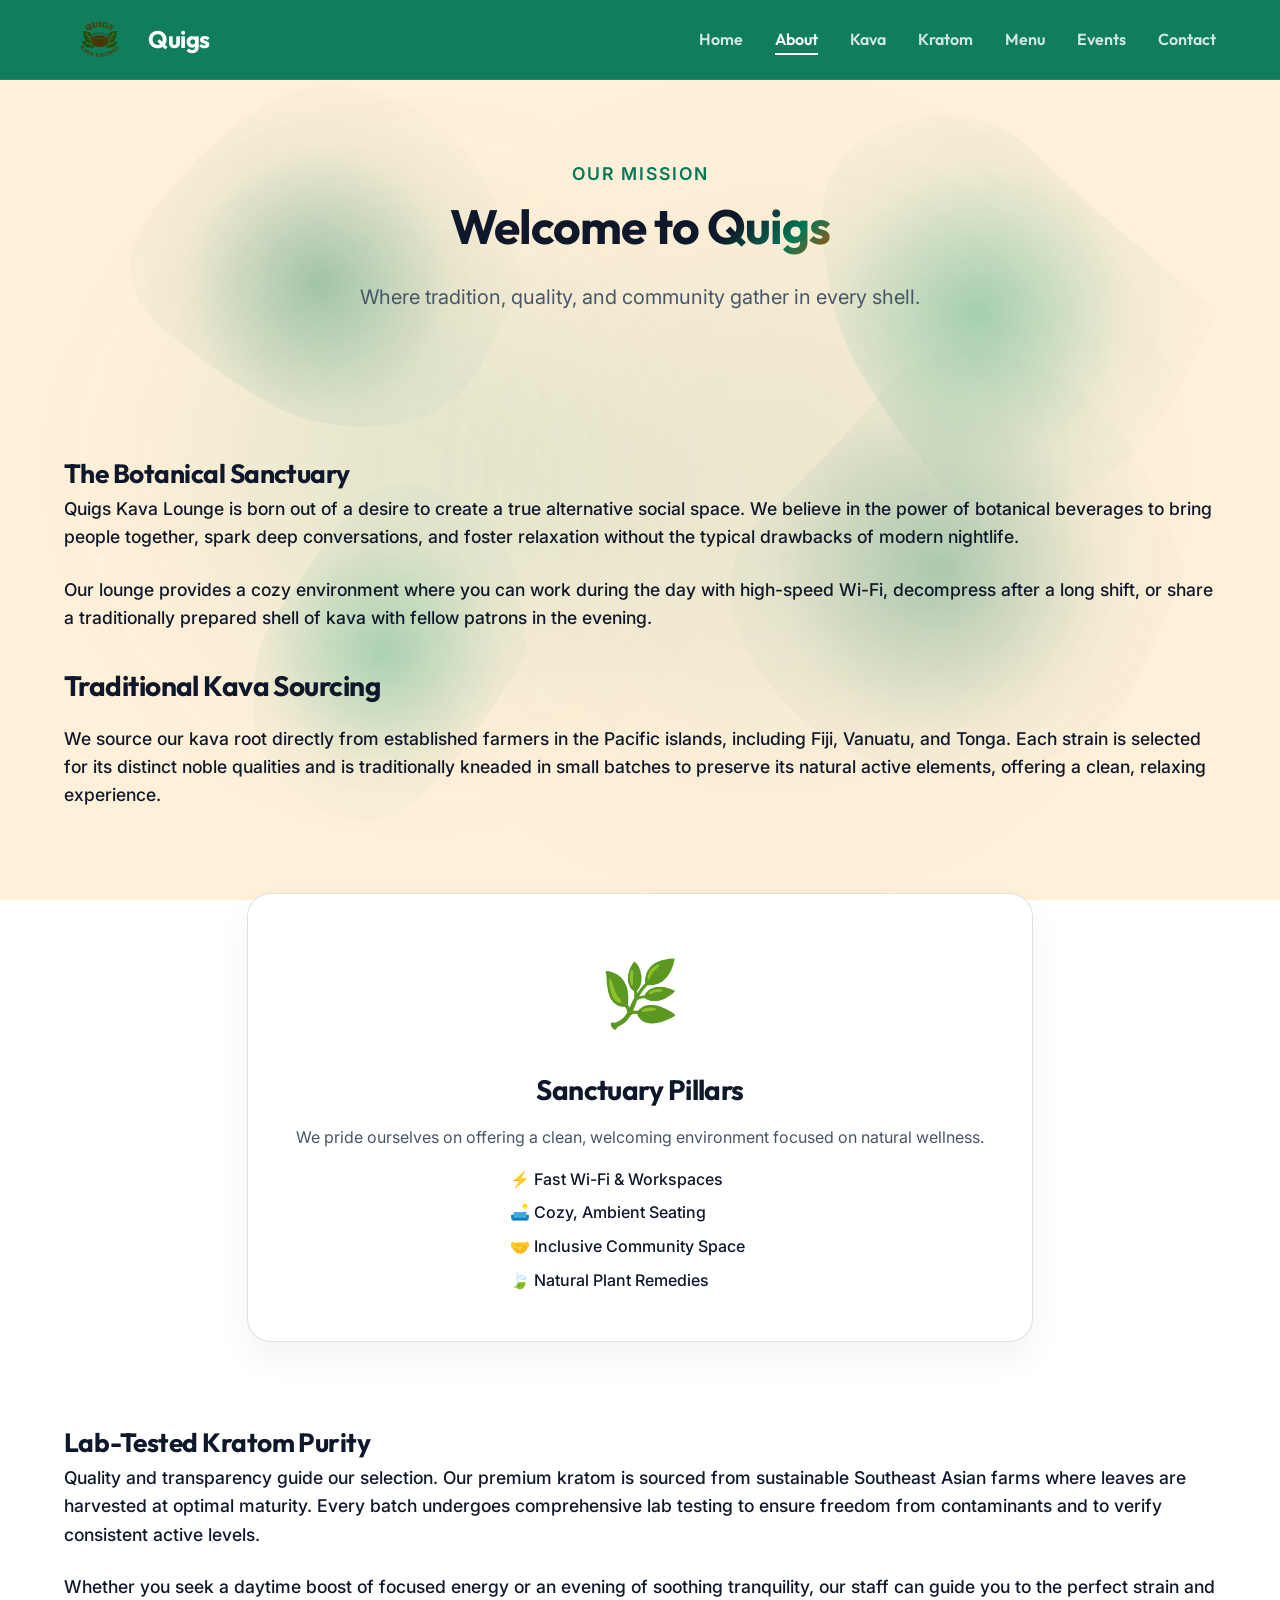
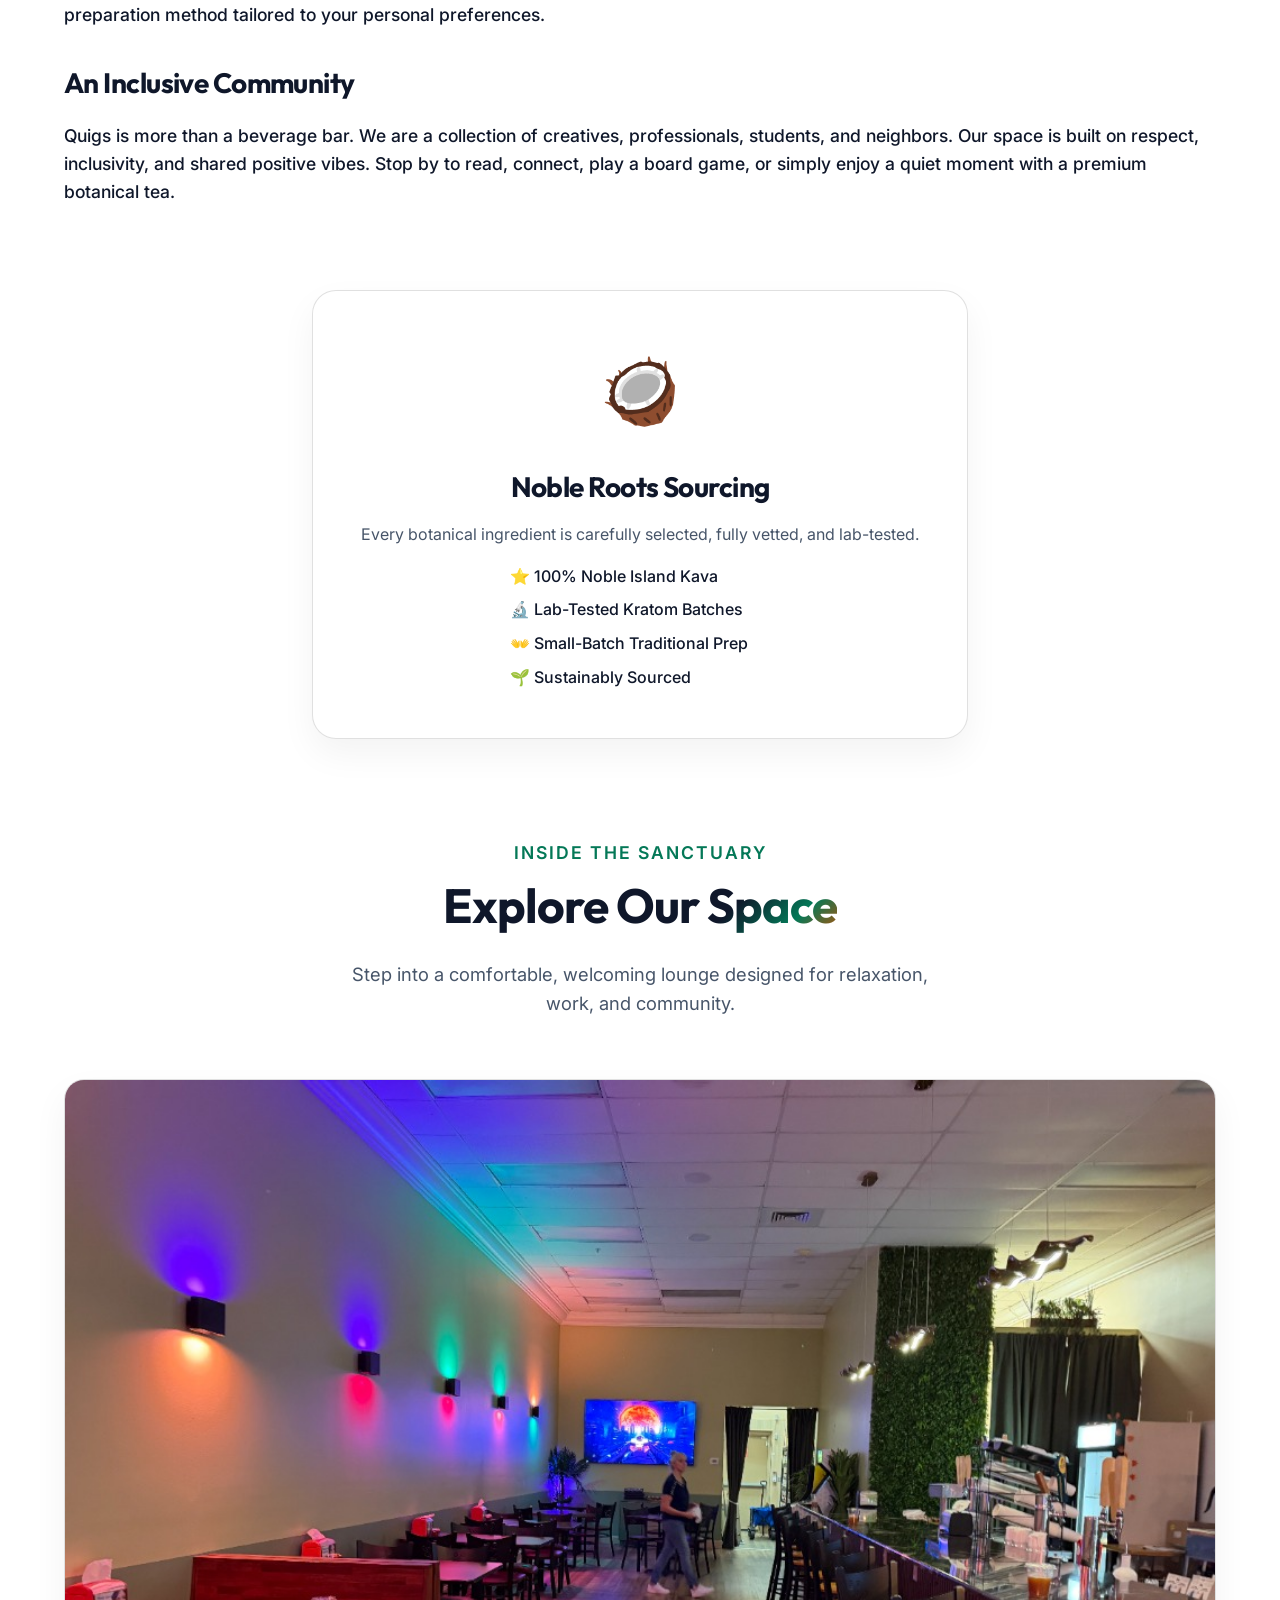
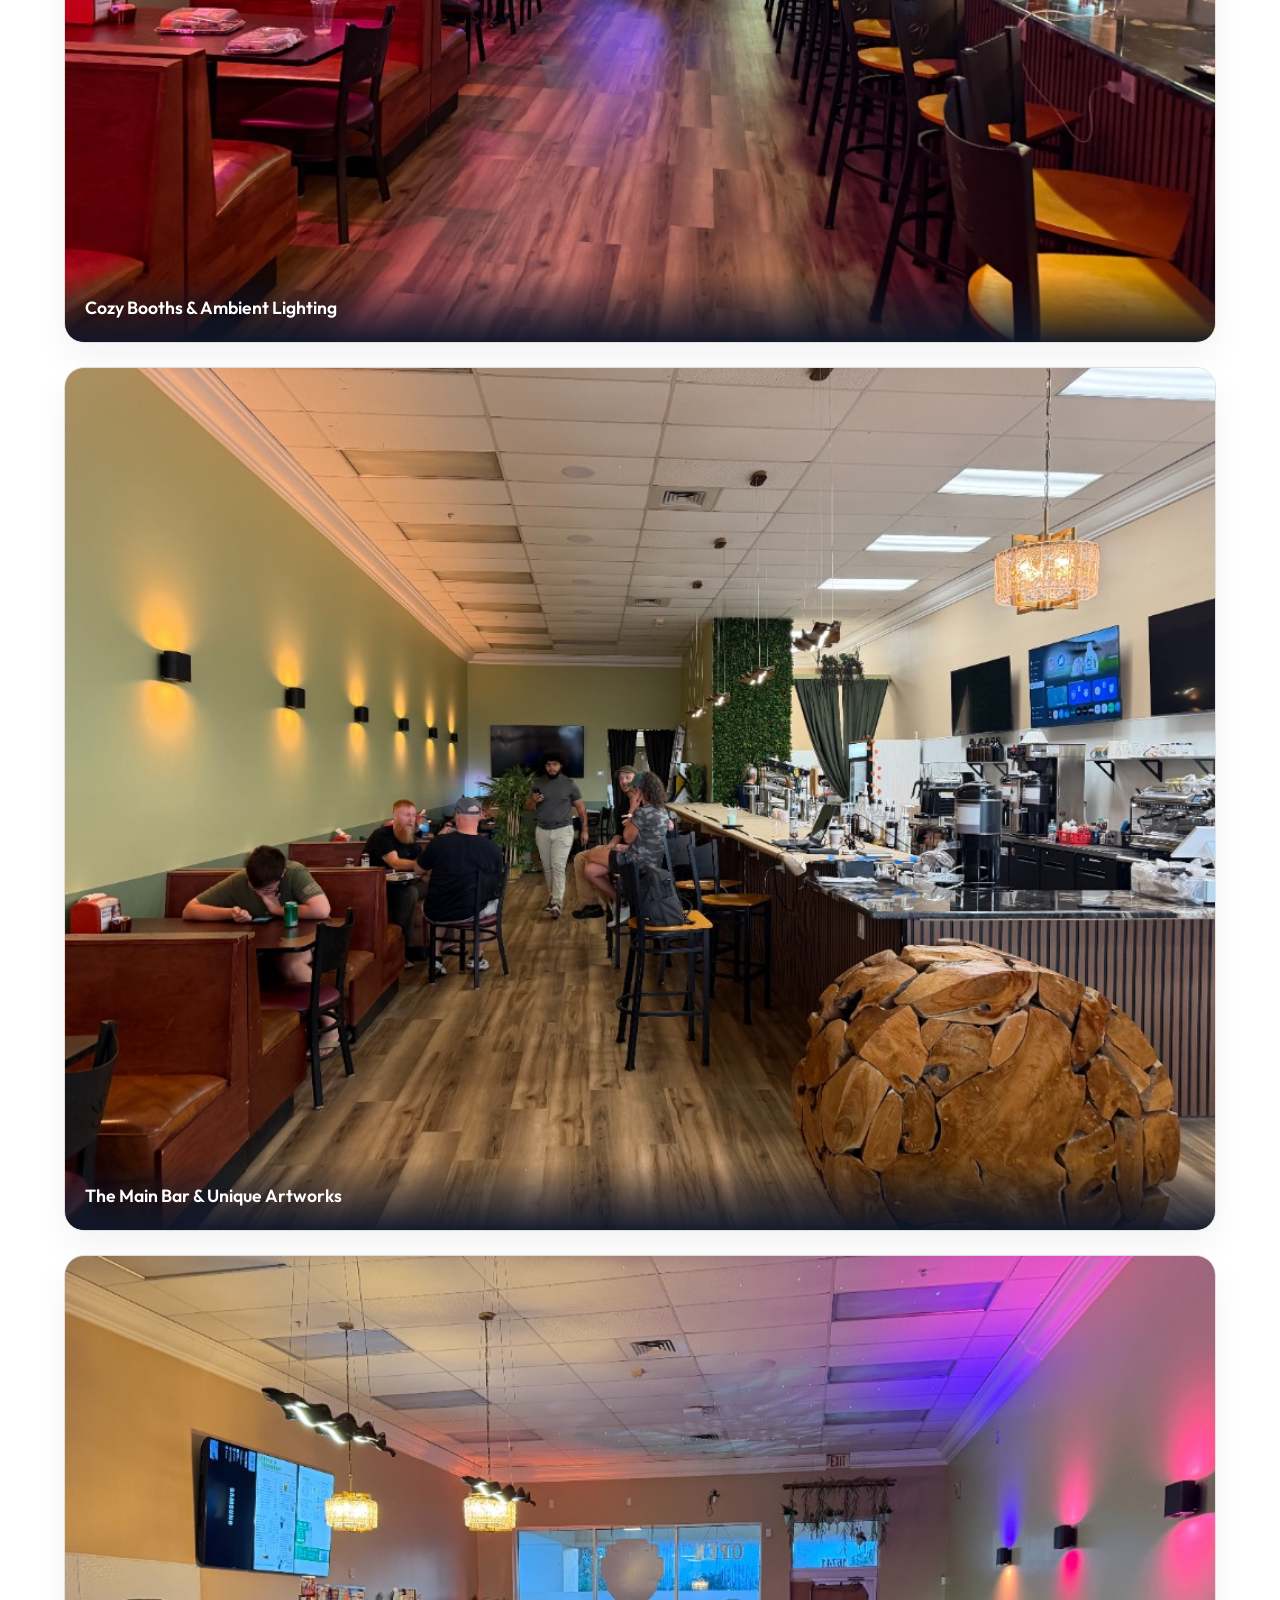
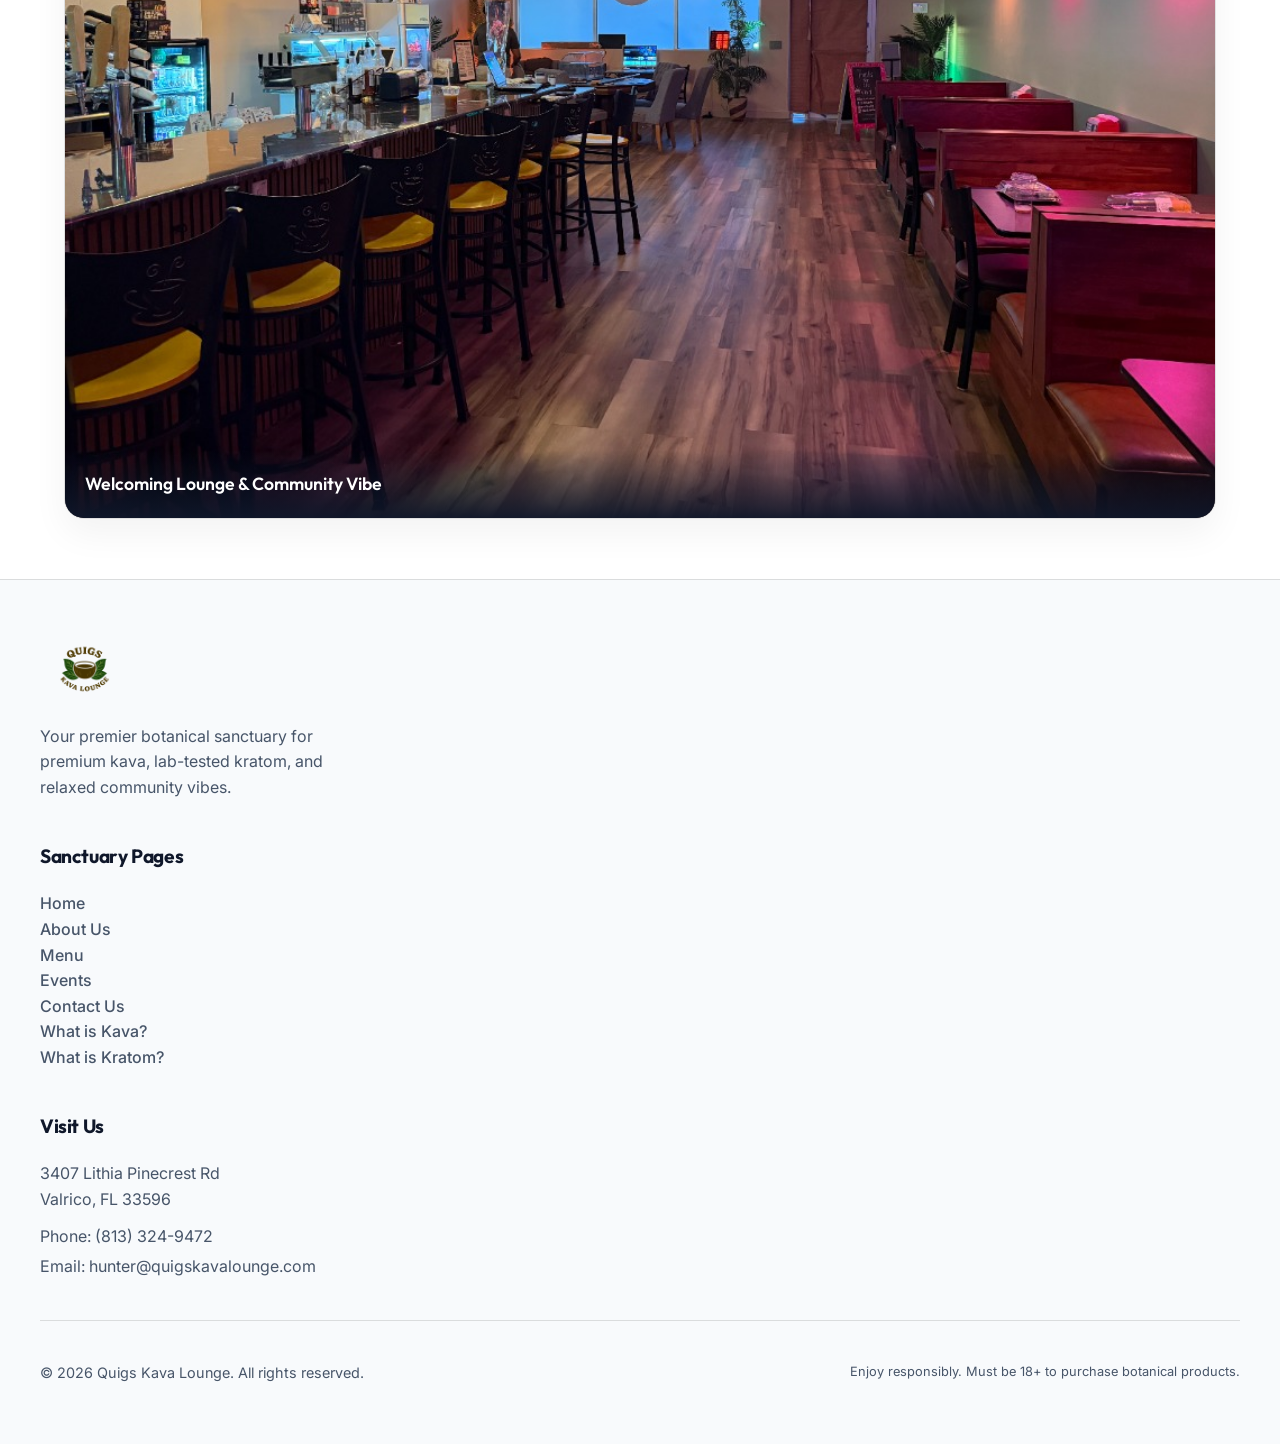
==== commit 54760c7a: "Add GEO/SEO, robots.txt, sitemap.xml, canonical tags, and structured JSON-LD data" ====
--- a/about.html
+++ b/about.html
@@ -27,6 +27,8 @@
   <link rel="icon" type="image/png" sizes="32x32" href="assets/favicon-32x32.png">
   <link rel="icon" type="image/png" sizes="16x16" href="assets/favicon-16x16.png">
   <link rel="apple-touch-icon" sizes="180x180" href="assets/apple-touch-icon.png">
+
+  <link rel="canonical" href="https://quigskavalounge.com/about.html">
 
   <link rel="stylesheet" href="css/style.css">
   <script src="js/background.js" defer></script>
--- a/css/style.css
+++ b/css/style.css
@@ -102,19 +102,19 @@
   top: 0;
   width: 100%;
   height: 80px;
-  background: rgba(255, 255, 255, 0.15);
+  background: rgba(4, 120, 87, 0.95);
   backdrop-filter: blur(16px);
   -webkit-backdrop-filter: blur(16px);
-  border-bottom: 1px solid rgba(0, 0, 0, 0.05);
+  border-bottom: 1px solid rgba(255, 255, 255, 0.08);
   z-index: 1000;
   transition: var(--transition-smooth);
 }
 
 .navbar.scrolled {
   height: 70px;
-  background: #ffffff;
-  border-bottom: 1px solid var(--border-color);
-  box-shadow: 0 10px 30px rgba(0, 0, 0, 0.08);
+  background: #035a41;
+  border-bottom: 1px solid rgba(255, 255, 255, 0.12);
+  box-shadow: 0 10px 30px rgba(0, 0, 0, 0.15);
 }
 
 .nav-container {
@@ -149,9 +149,7 @@
   font-family: var(--font-heading);
   font-weight: 700;
   font-size: 1.5rem;
-  background: linear-gradient(135deg, var(--text-dark) 30%, var(--emerald) 100%);
-  -webkit-background-clip: text;
-  -webkit-text-fill-color: transparent;
+  color: #ffffff;
   letter-spacing: -0.5px;
 }
 
@@ -163,7 +161,7 @@
 
 .nav-link {
   text-decoration: none;
-  color: var(--text-muted);
+  color: rgba(255, 255, 255, 0.82);
   font-family: var(--font-heading);
   font-weight: 600;
   font-size: 1rem;
@@ -179,12 +177,12 @@
   left: 0;
   width: 0;
   height: 2px;
-  background: linear-gradient(90deg, var(--emerald), var(--amber));
+  background: #ffffff;
   transition: var(--transition-smooth);
 }
 
 .nav-link:hover, .nav-link.active {
-  color: var(--text-dark);
+  color: #ffffff;
 }
 
 .nav-link.active::after {
@@ -208,7 +206,7 @@
   width: 25px;
   height: 2px;
   margin-bottom: 5px;
-  background-color: var(--text-main);
+  background-color: #ffffff;
   transition: var(--transition-smooth);
 }
 
@@ -1115,7 +1113,7 @@
     left: -100%;
     width: 100%;
     height: calc(100vh - 80px);
-    background: rgba(255, 255, 255, 0.98);
+    background: rgba(3, 90, 65, 0.98);
     backdrop-filter: blur(20px);
     -webkit-backdrop-filter: blur(20px);
     flex-direction: column;
@@ -1123,7 +1121,7 @@
     justify-content: center;
     gap: 40px;
     transition: var(--transition-smooth);
-    border-top: 1px solid var(--border-color);
+    border-top: 1px solid rgba(255, 255, 255, 0.08);
   }
   
   .nav-menu.active {
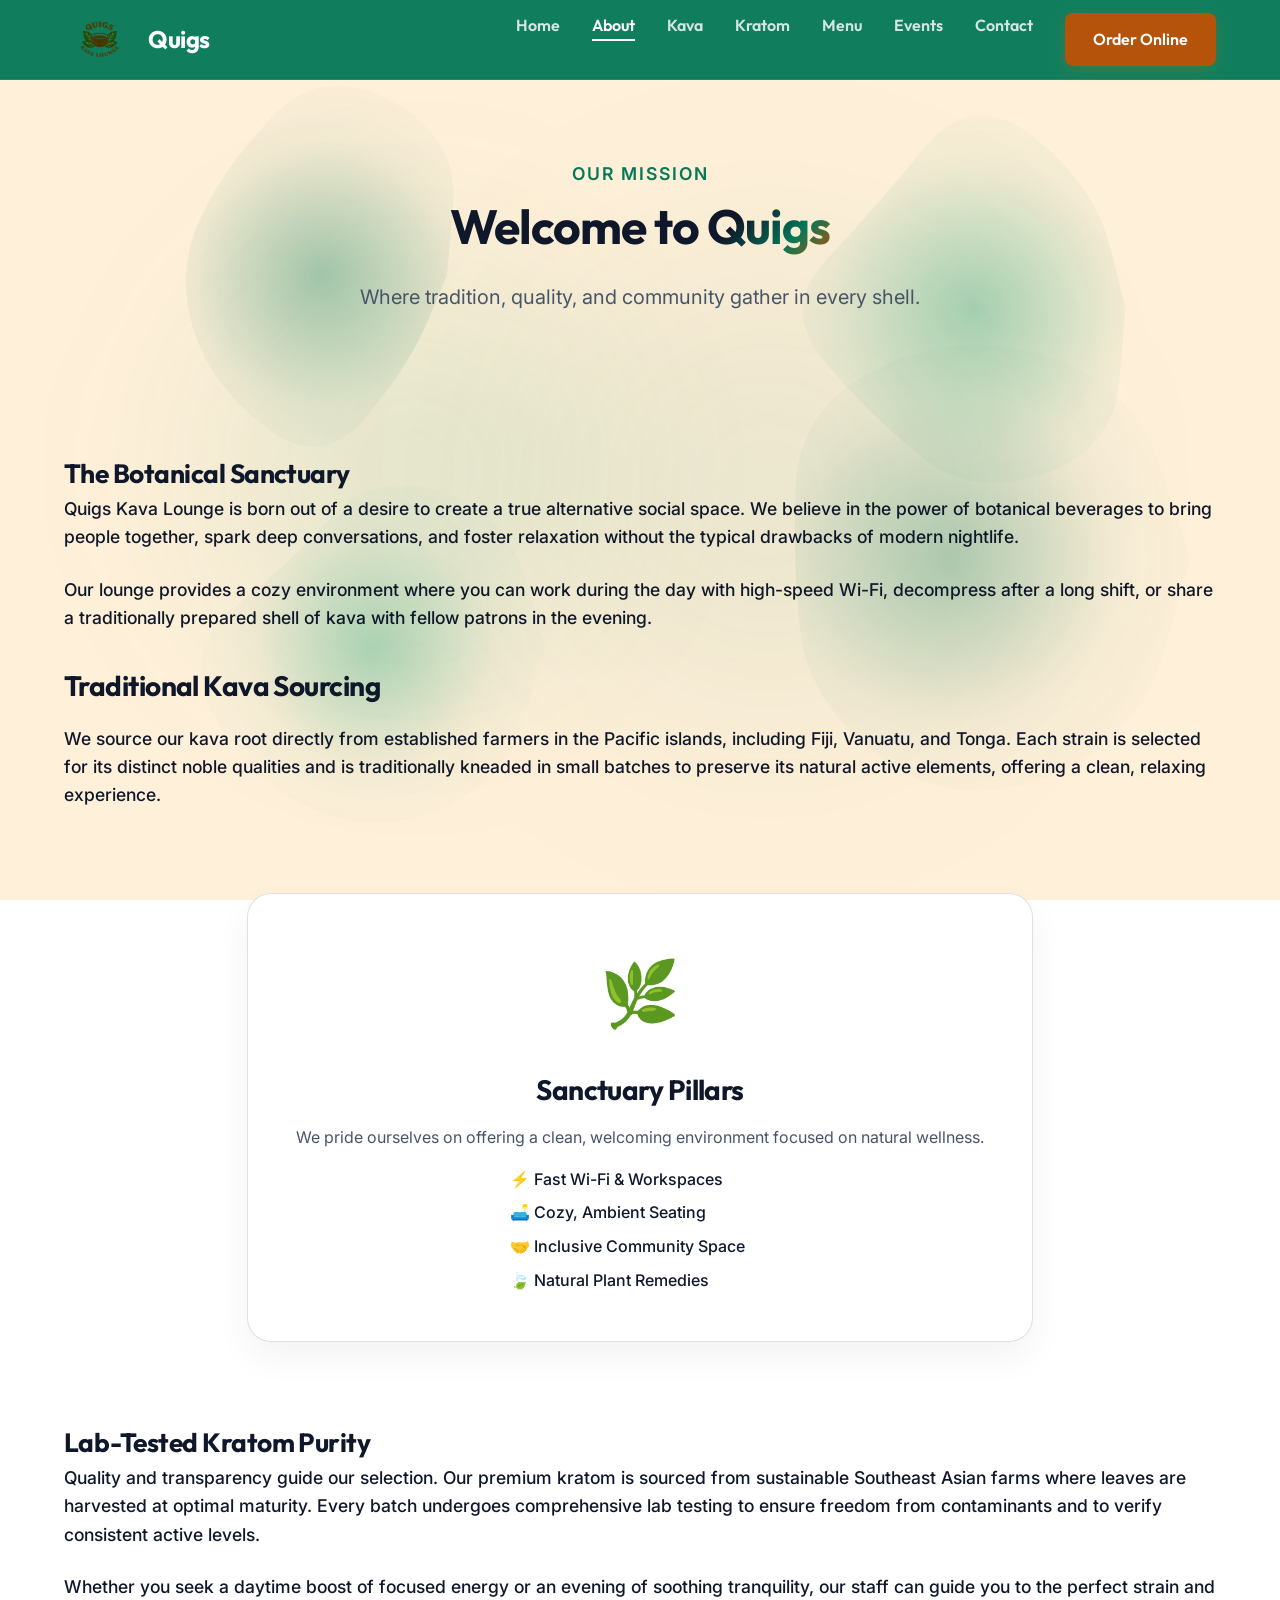
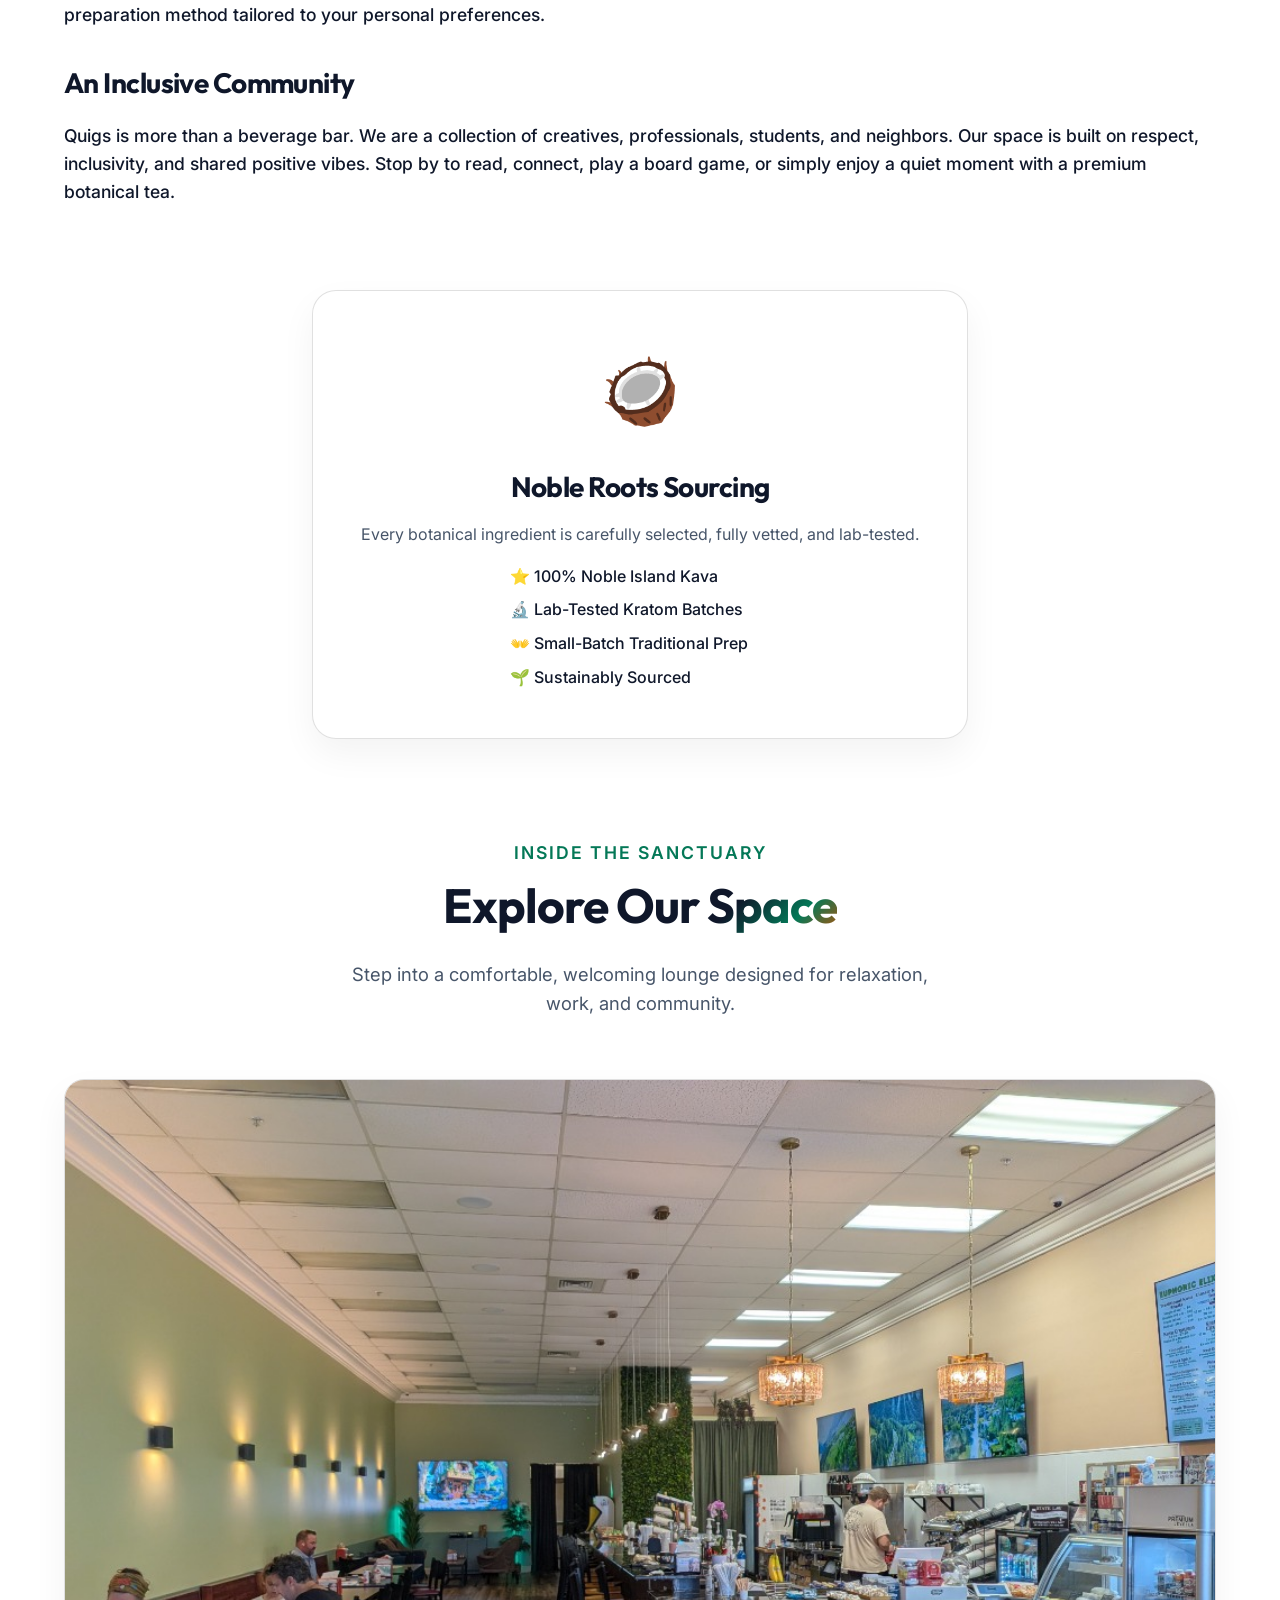
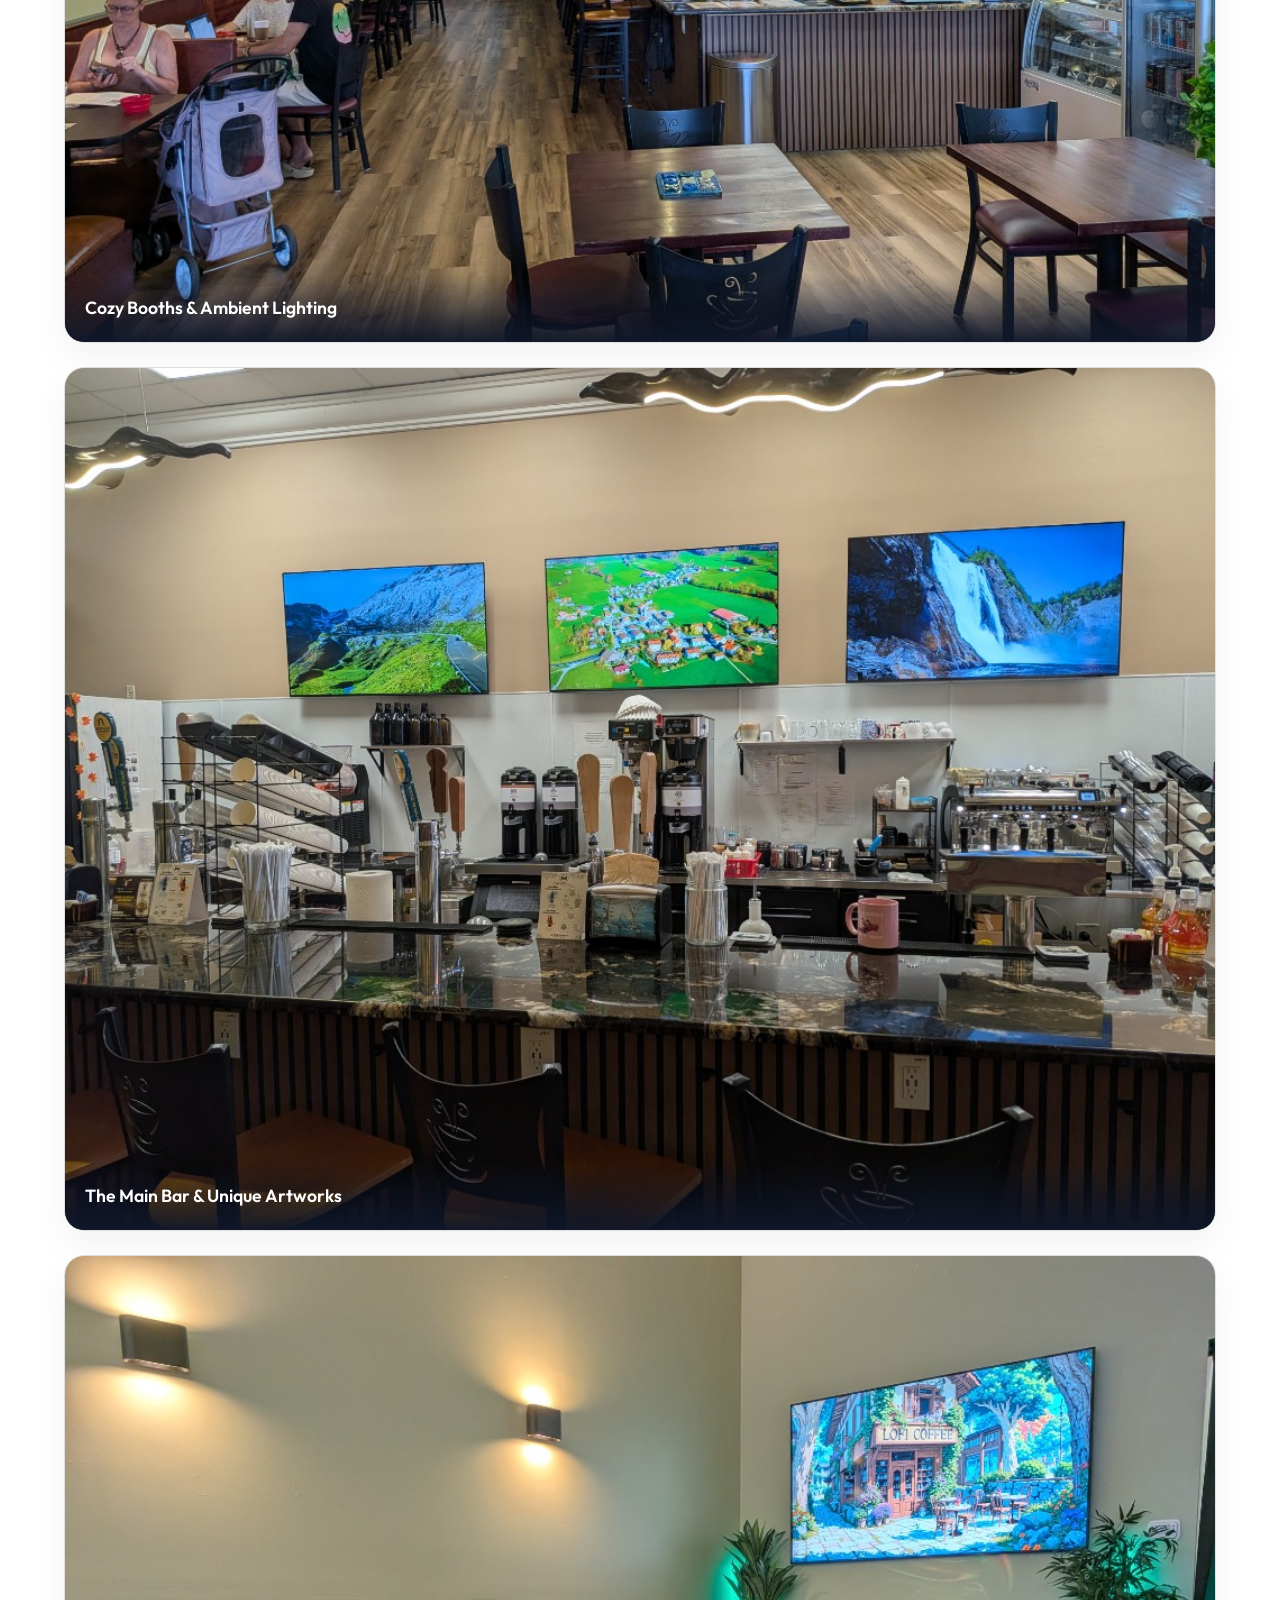
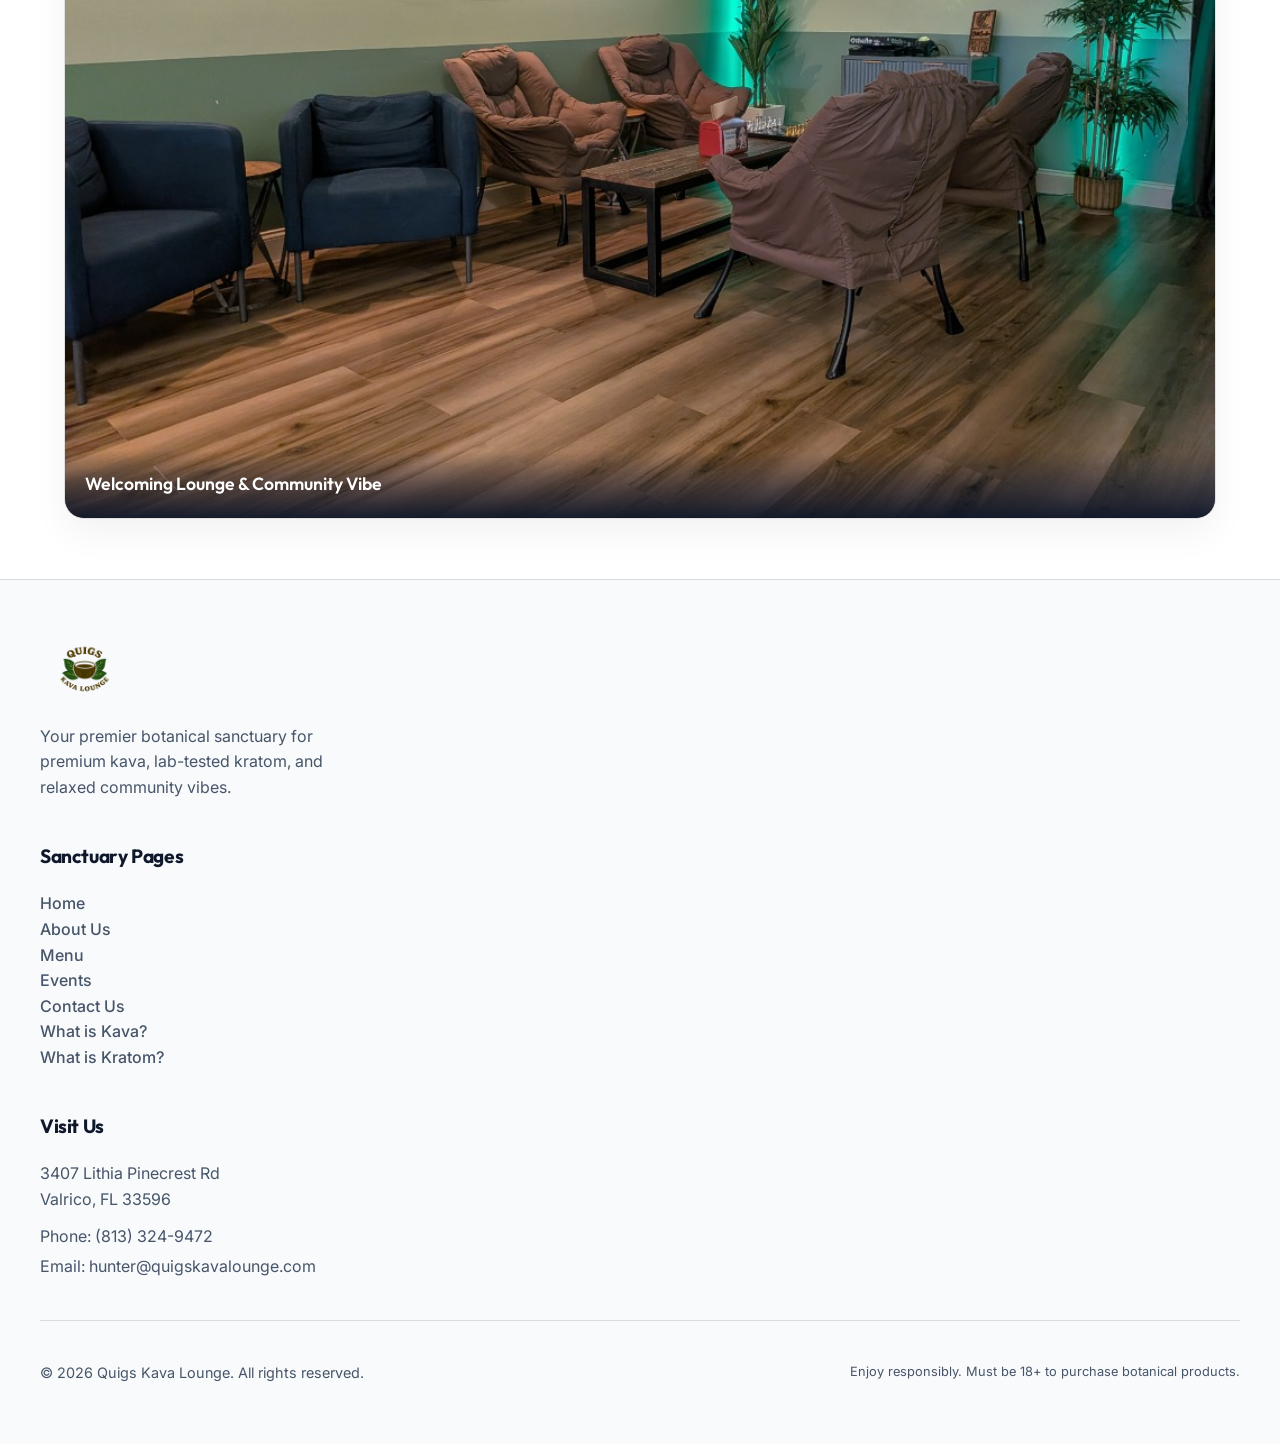
==== commit e0deb4a9: "feat(mobile-ux): implement responsive navigation drawer, touch controls, and layout optimization" ====
--- a/about.html
+++ b/about.html
@@ -49,7 +49,7 @@
         <img src="assets/ChatGPT-Image-Sep-7-2025-09_18_59-PM-2 (2).webp" alt="Quigs Kava Lounge" class="nav-logo">
         <span class="nav-title">Quigs</span>
       </a>
-      <ul class="nav-menu">
+      <ul class="nav-menu" id="nav-menu" aria-hidden="true">
         <li><a href="index.html" class="nav-link">Home</a></li>
         <li><a href="about.html" class="nav-link">About</a></li>
         <li><a href="kava.html" class="nav-link">Kava</a></li>
@@ -57,14 +57,16 @@
         <li><a href="menu.html" class="nav-link">Menu</a></li>
         <li><a href="events.html" class="nav-link">Events</a></li>
         <li><a href="contact.html" class="nav-link">Contact</a></li>
+        <li class="nav-cta-item"><a href="https://www.ubereats.com/store/chill-cawfee-riverview/8v0jd14UXYOxqRMc4G4RRA" target="_blank" rel="noopener noreferrer" class="btn btn-amber nav-cta-btn">Order Online</a></li>
       </ul>
-      <button class="menu-toggle" aria-label="Toggle Menu">
+      <button class="menu-toggle" aria-label="Toggle Navigation" aria-expanded="false" aria-controls="nav-menu">
         <span></span>
         <span></span>
         <span></span>
       </button>
     </div>
   </nav>
+  <div class="nav-overlay" id="nav-overlay" aria-hidden="true"></div>
 
   <!-- Content Wrapper -->
   <main class="content-wrapper">
--- a/css/style.css
+++ b/css/style.css
@@ -193,6 +193,45 @@
   width: 100%;
 }
 
+/* Navigation Overlay (Backdrop) */
+.nav-overlay {
+  position: fixed;
+  top: 0;
+  left: 0;
+  width: 100vw;
+  height: 100vh;
+  height: 100dvh;
+  background: rgba(15, 23, 42, 0.65);
+  backdrop-filter: blur(6px);
+  -webkit-backdrop-filter: blur(6px);
+  z-index: 999;
+  opacity: 0;
+  pointer-events: none;
+  transition: opacity 0.3s cubic-bezier(0.16, 1, 0.3, 1);
+}
+
+.nav-overlay.active {
+  opacity: 1;
+  pointer-events: auto;
+}
+
+body.menu-open {
+  overflow: hidden !important;
+}
+
+.nav-cta-item {
+  display: flex;
+  align-items: center;
+}
+
+.nav-cta-btn {
+  padding: 8px 18px;
+  font-size: 0.9rem;
+  border-radius: 8px;
+  text-decoration: none;
+  white-space: nowrap;
+}
+
 .menu-toggle {
   display: none;
   background: none;
@@ -1099,49 +1138,273 @@
 }
 
 @media (max-width: 768px) {
+  html, body {
+    overflow-x: hidden;
+    max-width: 100%;
+  }
+
+  .content-wrapper {
+    padding-top: 85px;
+  }
+
+  .container {
+    padding: 36px 16px;
+  }
+
+  .section-title-wrapper {
+    margin-bottom: 32px;
+  }
+
   .section-title {
-    font-size: 2.25rem;
-  }
-  
+    font-size: clamp(1.85rem, 6vw, 2.25rem);
+  }
+
+  .hero-grid {
+    grid-template-cols: 1fr;
+    gap: 28px;
+    text-align: center;
+    min-height: auto;
+    padding-top: 20px;
+    padding-bottom: 20px;
+  }
+
   .hero-title {
-    font-size: 2.75rem;
-  }
-  
+    font-size: clamp(2.2rem, 8vw, 2.75rem);
+    line-height: 1.15;
+    margin-bottom: 16px;
+  }
+
+  .hero-description {
+    font-size: 1.05rem;
+    margin-bottom: 24px;
+    margin-left: auto;
+    margin-right: auto;
+  }
+
+  .hero-actions {
+    flex-direction: column;
+    width: 100%;
+    gap: 12px;
+  }
+
+  .hero-actions .btn {
+    width: 100%;
+    justify-content: center;
+    min-height: 48px;
+  }
+
+  /* Glassmorphic Slide-Out Drawer Navigation */
   .nav-menu {
     position: fixed;
-    top: 80px;
-    left: -100%;
+    top: 0;
+    right: -100%;
+    width: 85%;
+    max-width: 340px;
+    height: 100vh;
+    height: 100dvh;
+    background: rgba(3, 90, 65, 0.96);
+    backdrop-filter: blur(24px);
+    -webkit-backdrop-filter: blur(24px);
+    flex-direction: column;
+    align-items: stretch;
+    justify-content: flex-start;
+    padding: 90px 24px 40px;
+    gap: 12px;
+    transition: right 0.4s cubic-bezier(0.16, 1, 0.3, 1), transform 0.4s cubic-bezier(0.16, 1, 0.3, 1);
+    border-left: 1px solid rgba(255, 255, 255, 0.15);
+    box-shadow: -10px 0 30px rgba(0, 0, 0, 0.25);
+    z-index: 1001;
+    overflow-y: auto;
+  }
+
+  .nav-menu.active {
+    right: 0;
+  }
+
+  .nav-menu li {
     width: 100%;
-    height: calc(100vh - 80px);
-    background: rgba(3, 90, 65, 0.98);
-    backdrop-filter: blur(20px);
-    -webkit-backdrop-filter: blur(20px);
+  }
+
+  .nav-link {
+    display: block;
+    width: 100%;
+    padding: 12px 18px;
+    font-size: 1.1rem;
+    font-weight: 600;
+    border-radius: 10px;
+    color: rgba(255, 255, 255, 0.9);
+    background: rgba(255, 255, 255, 0.06);
+    transition: var(--transition-smooth);
+  }
+
+  .nav-link::after {
+    display: none;
+  }
+
+  .nav-link:hover, .nav-link.active {
+    background: rgba(255, 255, 255, 0.18);
+    color: #ffffff;
+    padding-left: 22px;
+  }
+
+  .nav-cta-item {
+    margin-top: 12px;
+    width: 100%;
+  }
+
+  .nav-cta-item .btn {
+    width: 100%;
+    min-height: 48px;
+    font-size: 1rem;
+    justify-content: center;
+  }
+
+  .menu-toggle {
+    display: flex;
     flex-direction: column;
+    justify-content: center;
     align-items: center;
-    justify-content: center;
-    gap: 40px;
-    transition: var(--transition-smooth);
-    border-top: 1px solid rgba(255, 255, 255, 0.08);
-  }
-  
-  .nav-menu.active {
-    left: 0;
-  }
-  
-  .menu-toggle {
-    display: block;
-  }
-  
+    width: 44px;
+    height: 44px;
+    padding: 8px;
+    z-index: 1002;
+    position: relative;
+    border-radius: 8px;
+    background: rgba(255, 255, 255, 0.08);
+  }
+
+  .menu-toggle.active {
+    background: rgba(255, 255, 255, 0.18);
+  }
+
   .menu-toggle.active span:nth-child(1) {
     transform: rotate(45deg) translate(5px, 5px);
   }
-  
+
   .menu-toggle.active span:nth-child(2) {
     opacity: 0;
   }
-  
+
   .menu-toggle.active span:nth-child(3) {
-    transform: rotate(-45deg) translate(7px, -7px);
+    transform: rotate(-45deg) translate(6px, -6px);
+  }
+
+  /* Responsive Cards & Spacing */
+  .glass-card {
+    padding: 24px 20px;
+    border-radius: 16px;
+  }
+
+  .contact-form-card {
+    padding: 24px 20px;
+  }
+
+  .about-card-placeholder {
+    padding: 28px 20px;
+    border-radius: 16px;
+  }
+
+  .modal-content {
+    padding: 28px 20px;
+    width: 92%;
+  }
+
+  /* 1-Column Responsive Grids */
+  .feature-grid {
+    grid-template-cols: 1fr;
+    gap: 20px;
+    margin-top: 28px;
+  }
+
+  .about-columns {
+    grid-template-cols: 1fr;
+    gap: 32px;
+  }
+
+  .contact-layout {
+    grid-template-cols: 1fr;
+    gap: 32px;
+  }
+
+  .events-grid {
+    grid-template-cols: 1fr;
+    gap: 20px;
+  }
+
+  .lounge-gallery {
+    grid-template-cols: 1fr;
+    gap: 16px;
+  }
+
+  .footer-container {
+    grid-template-cols: 1fr;
+    gap: 28px;
+  }
+
+  .footer-bottom {
+    flex-direction: column;
+    text-align: center;
+    gap: 12px;
+  }
+
+  /* Menu Tabs & Touch Controls */
+  .menu-tabs {
+    flex-direction: column;
+    align-items: stretch;
+    width: 100%;
+    gap: 10px;
+  }
+
+  .tab-btn {
+    width: 100%;
+    min-height: 48px;
+    padding: 12px 20px;
+    font-size: 1rem;
+    text-align: center;
+  }
+
+  .menu-images-row {
+    padding: 16px;
+    gap: 20px;
+  }
+
+  .menu-image-frame {
+    padding: 12px;
+  }
+
+  .calendar-card {
+    padding: 8px;
+  }
+
+  .calendar-iframe {
+    height: 450px;
+  }
+}
+
+@media (max-width: 480px) {
+  .container {
+    padding: 28px 14px;
+  }
+
+  .hero-title {
+    font-size: 2.1rem;
+  }
+
+  .section-title {
+    font-size: 1.75rem;
+  }
+
+  .nav-menu {
+    width: 90%;
+    padding: 80px 18px 30px;
+  }
+
+  .calendar-iframe {
+    height: 380px;
+  }
+
+  .map-card {
+    height: 260px;
   }
 }
 
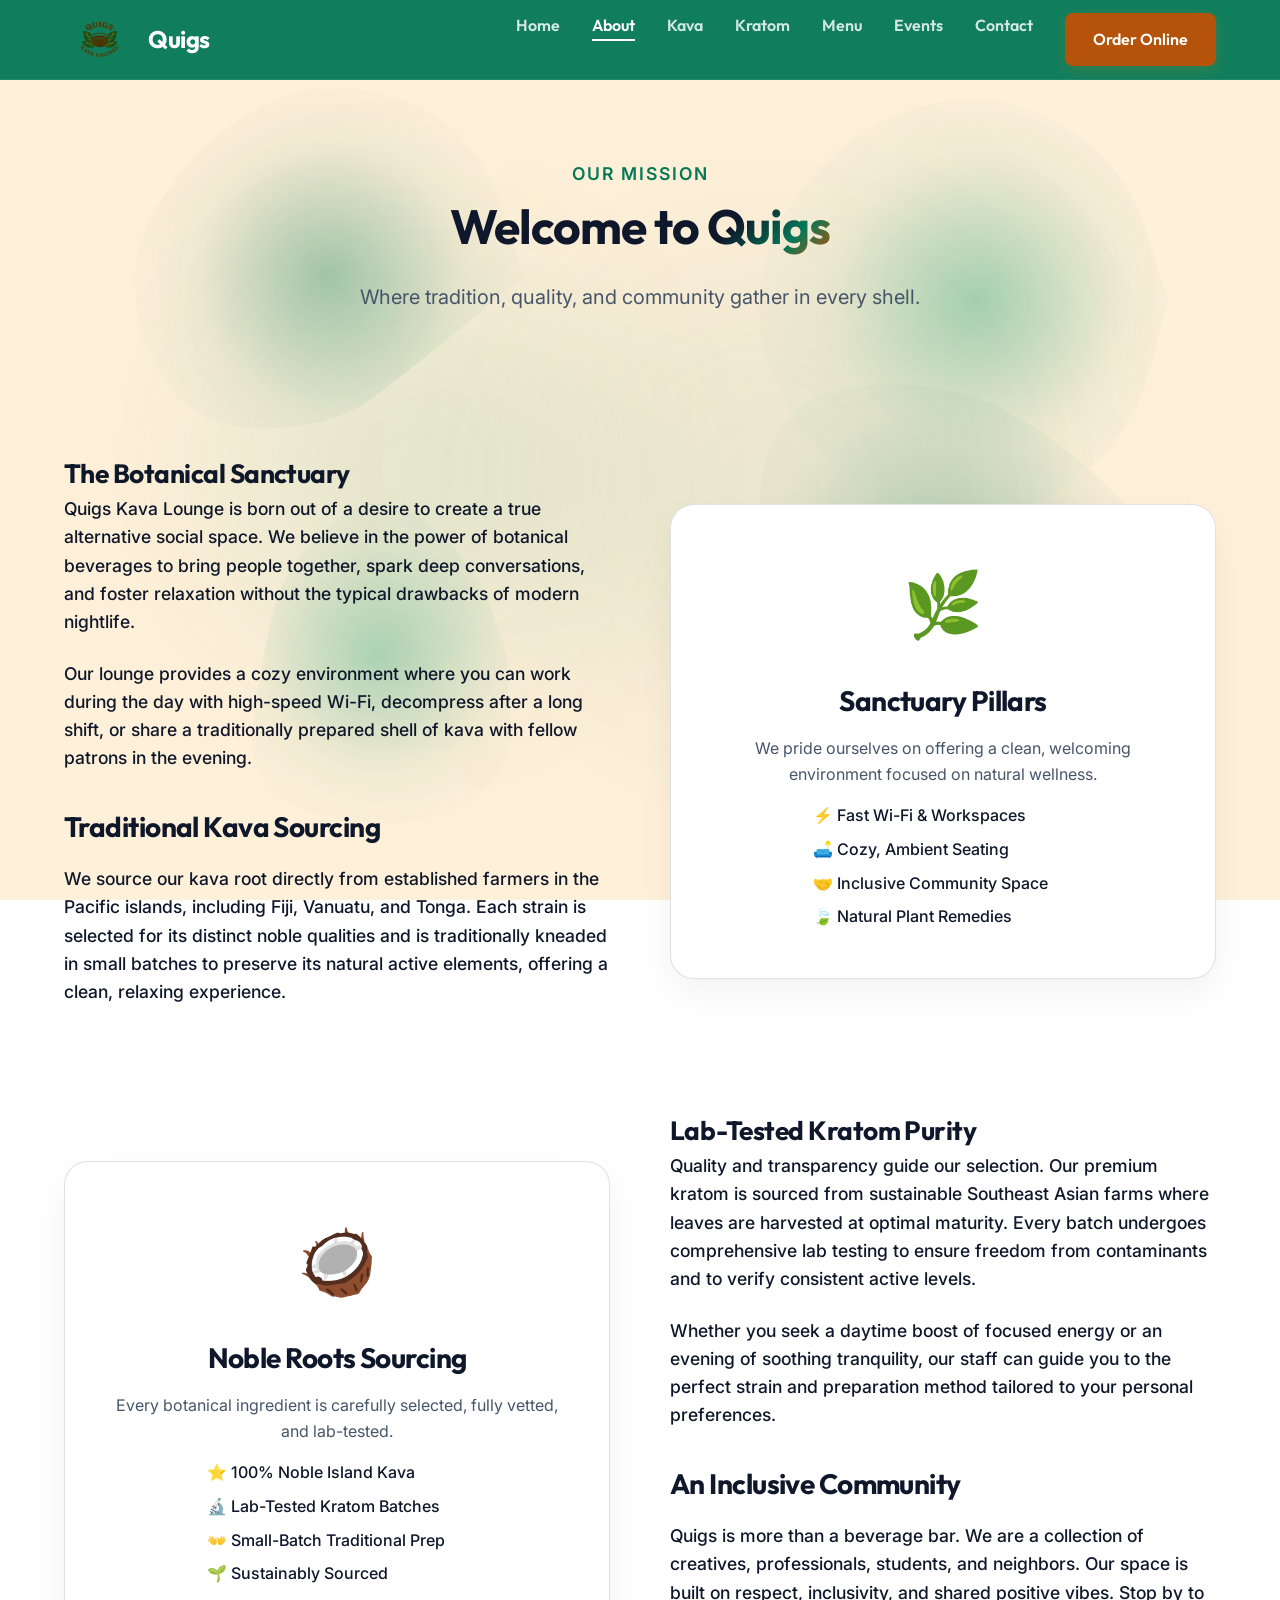
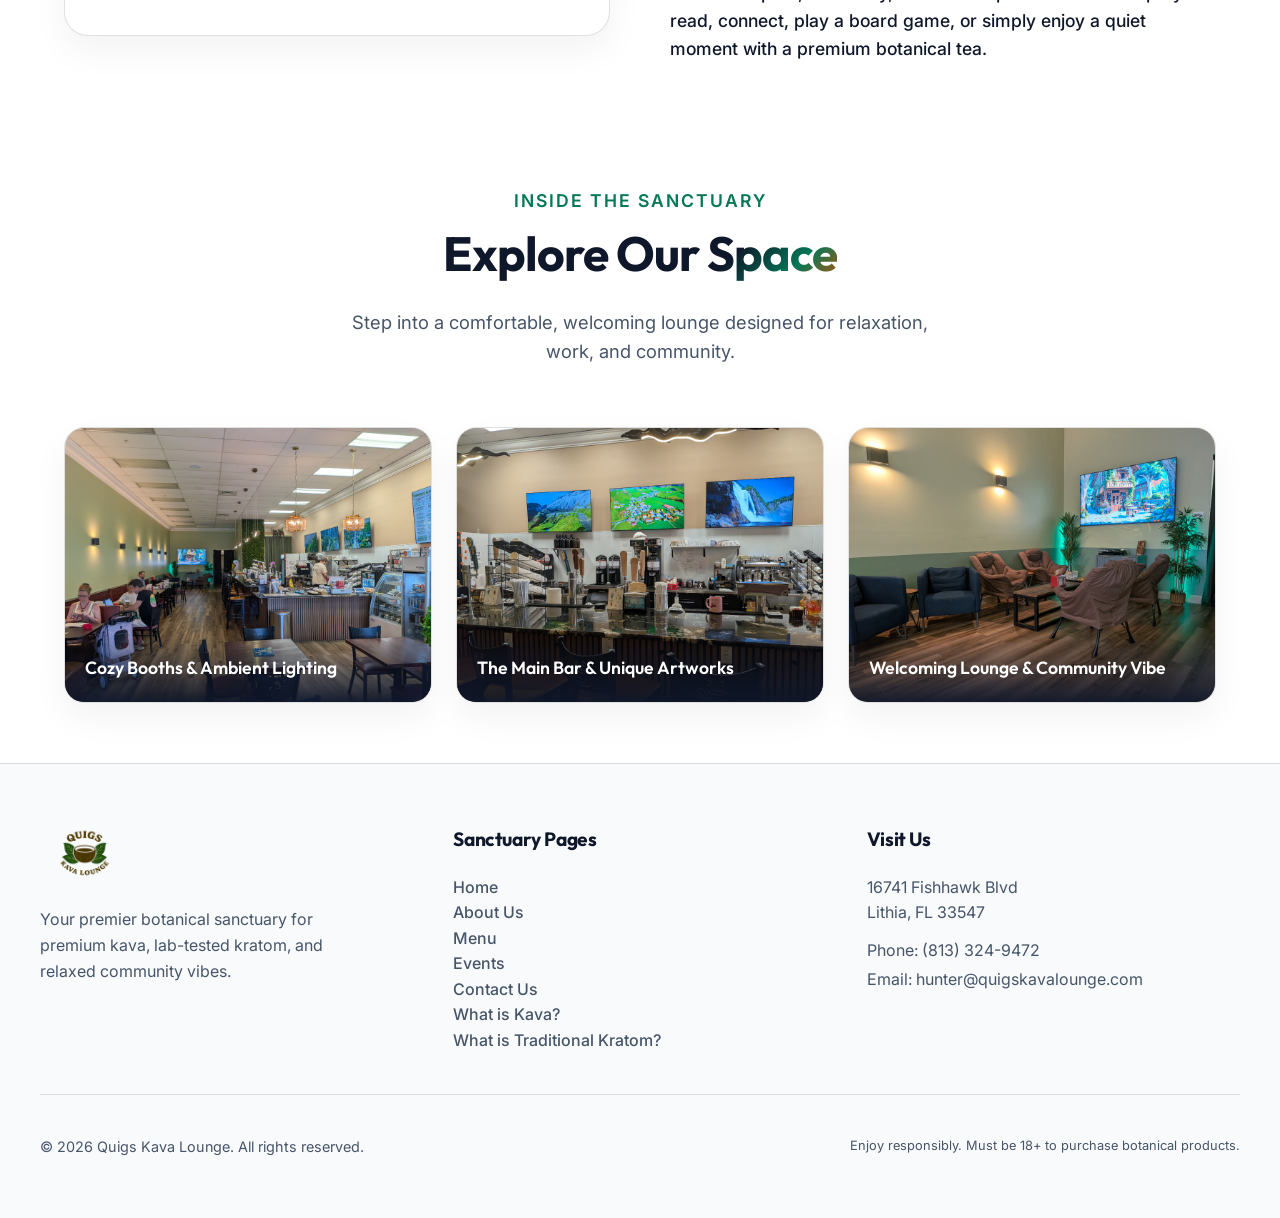
==== commit e2cd3c8b: "Fix NAP consistency: update address to 16741 Fishhawk Blvd, Lithia FL; replace UberEats with DoorDas" ====
--- a/about.html
+++ b/about.html
@@ -6,7 +6,7 @@
   <meta name="viewport" content="width=device-width, initial-scale=1.0">
   <title>About Our Sanctuary | Quigs Kava Lounge</title>
   <meta name="description" content="Learn about Quigs Kava Lounge. Discover our mission to provide a relaxing, premium botanical sanctuary with high-quality, lab-tested kava and kratom.">
-  <meta name="keywords" content="about Quigs Kava, botanical sanctuary Valrico, kava source, lab-tested kratom, relaxing lounge">
+  <meta name="keywords" content="about Quigs Kava, botanical sanctuary Fishhawk, kava source, lab-tested kratom, relaxing lounge">
   
   <!-- Open Graph / Facebook -->
   <meta property="og:type" content="website">
@@ -57,7 +57,7 @@
         <li><a href="menu.html" class="nav-link">Menu</a></li>
         <li><a href="events.html" class="nav-link">Events</a></li>
         <li><a href="contact.html" class="nav-link">Contact</a></li>
-        <li class="nav-cta-item"><a href="https://www.ubereats.com/store/chill-cawfee-riverview/8v0jd14UXYOxqRMc4G4RRA" target="_blank" rel="noopener noreferrer" class="btn btn-amber nav-cta-btn">Order Online</a></li>
+        <li class="nav-cta-item"><a href="https://www.doordash.com/store/37634714?utm_source=mx_share&amp;aw=DsOUaVheNmi1_CI4" target="_blank" rel="noopener noreferrer" class="btn btn-amber nav-cta-btn">Order Online</a></li>
       </ul>
       <button class="menu-toggle" aria-label="Toggle Navigation" aria-expanded="false" aria-controls="nav-menu">
         <span></span>
@@ -175,12 +175,12 @@
           <li><a href="events.html">Events</a></li>
           <li><a href="contact.html">Contact Us</a></li>
           <li><a href="kava.html">What is Kava?</a></li>
-          <li><a href="kratom.html">What is Kratom?</a></li>
+          <li><a href="kratom.html">What is Traditional Kratom?</a></li>
         </ul>
       </div>
       <div class="footer-col">
         <h4 class="footer-title">Visit Us</h4>
-        <p class="footer-desc" style="margin-bottom: 12px;">3407 Lithia Pinecrest Rd<br>Valrico, FL 33596</p>
+        <p class="footer-desc" style="margin-bottom: 12px;">16741 Fishhawk Blvd<br>Lithia, FL 33547</p>
         <p class="footer-desc" style="margin-bottom: 4px;">Phone: (813) 324-9472</p>
         <p class="footer-desc">Email: hunter@quigskavalounge.com</p>
       </div>
--- a/css/style.css
+++ b/css/style.css
@@ -395,7 +395,7 @@
 /* Hero Section */
 .hero-grid {
   display: grid;
-  grid-template-cols: 1.2fr 0.8fr;
+  grid-template-columns: 1.2fr 0.8fr;
   gap: 48px;
   align-items: center;
   min-height: calc(100vh - 200px);
@@ -479,7 +479,7 @@
 /* Feature Grid */
 .feature-grid {
   display: grid;
-  grid-template-cols: repeat(auto-fit, minmax(320px, 1fr));
+  grid-template-columns: repeat(auto-fit, minmax(320px, 1fr));
   gap: 32px;
   margin-top: 40px;
 }
@@ -531,7 +531,7 @@
 /* About Page Columns */
 .about-columns {
   display: grid;
-  grid-template-cols: 1fr 1fr;
+  grid-template-columns: 1fr 1fr;
   gap: 60px;
   align-items: center;
 }
@@ -590,7 +590,7 @@
 /* About Lounge Gallery */
 .lounge-gallery {
   display: grid;
-  grid-template-cols: repeat(3, 1fr);
+  grid-template-columns: repeat(3, 1fr);
   gap: 24px;
   margin-top: 48px;
   width: 100%;
@@ -640,7 +640,7 @@
 
 @media (max-width: 900px) {
   .lounge-gallery {
-    grid-template-cols: 1fr;
+    grid-template-columns: 1fr;
     gap: 30px;
   }
   
@@ -683,7 +683,8 @@
   box-shadow: 0 4px 15px rgba(5, 150, 105, 0.25);
 }
 
-.tab-btn[data-menu="cawfee"].active {
+.tab-btn[data-menu="cawfee"].active,
+.tab-btn[data-menu="food"].active {
   background: linear-gradient(135deg, var(--amber), #b45309);
   color: white;
   border-color: var(--amber);
@@ -711,12 +712,10 @@
   transition: var(--transition-smooth);
 }
 
-#menu-quiggs {
+#menu-quiggs,
+#menu-cawfee,
+#menu-food {
   max-width: 1100px;
-}
-
-#menu-cawfee {
-  max-width: 550px;
 }
 
 .menu-image-card.active {
@@ -837,7 +836,7 @@
 
 .events-grid {
   display: grid;
-  grid-template-cols: repeat(auto-fit, minmax(280px, 1fr));
+  grid-template-columns: repeat(auto-fit, minmax(280px, 1fr));
   gap: 32px;
   margin-top: 40px;
 }
@@ -862,7 +861,7 @@
 /* Contact & Visit Us Page */
 .contact-layout {
   display: grid;
-  grid-template-cols: 1fr 1.2fr;
+  grid-template-columns: 1fr 1.2fr;
   gap: 48px;
   align-items: stretch;
 }
@@ -1036,7 +1035,7 @@
   max-width: 1200px;
   margin: 0 auto;
   display: grid;
-  grid-template-cols: 1fr 1fr 1fr;
+  grid-template-columns: 1fr 1fr 1fr;
   gap: 40px;
   margin-bottom: 40px;
 }
@@ -1107,7 +1106,7 @@
 /* Responsive Styles */
 @media (max-width: 992px) {
   .hero-grid {
-    grid-template-cols: 1fr;
+    grid-template-columns: 1fr;
     gap: 40px;
     text-align: center;
     padding-top: 40px;
@@ -1123,16 +1122,15 @@
   }
   
   .about-columns {
-    grid-template-cols: 1fr;
-    gap: 40px;
+    grid-template-columns: 1fr;
   }
   
   .contact-layout {
-    grid-template-cols: 1fr;
+    grid-template-columns: 1fr;
   }
   
   .footer-container {
-    grid-template-cols: 1fr;
+    grid-template-columns: 1fr;
     gap: 30px;
   }
 }
@@ -1417,3 +1415,67 @@
     font-size: 0.9rem;
   }
 }
+
+/* Cawfee Menu Grid */
+.cawfee-menu-grid {
+  display: grid;
+  grid-template-columns: repeat(auto-fill, minmax(220px, 1fr));
+  gap: 20px;
+  margin-top: 32px;
+  width: 100%;
+}
+
+.cawfee-menu-item {
+  position: relative;
+  border-radius: 16px;
+  overflow: hidden;
+  border: 1px solid var(--border-color);
+  box-shadow: 0 10px 25px rgba(0, 0, 0, 0.03);
+  background: var(--bg-light);
+  transition: var(--transition-smooth);
+  display: flex;
+  flex-direction: column;
+}
+
+.cawfee-menu-item:hover {
+  transform: translateY(-6px);
+  border-color: var(--border-hover);
+  box-shadow: 0 15px 30px rgba(180, 83, 9, 0.08);
+}
+
+.menu-item-image-wrapper {
+  width: 100%;
+  aspect-ratio: 1 / 1;
+  overflow: hidden;
+}
+
+.cawfee-menu-img {
+  width: 100%;
+  height: 100%;
+  object-fit: cover;
+  transition: var(--transition-smooth);
+}
+
+.cawfee-menu-item:hover .cawfee-menu-img {
+  transform: scale(1.05);
+}
+
+.menu-item-info {
+  padding: 16px;
+  background: #ffffff;
+  text-align: center;
+  border-top: 1px solid var(--border-color);
+  flex-grow: 1;
+  display: flex;
+  align-items: center;
+  justify-content: center;
+}
+
+.menu-item-name {
+  font-family: var(--font-heading);
+  font-weight: 600;
+  font-size: 0.95rem;
+  color: var(--text-dark);
+  margin: 0;
+  line-height: 1.3;
+}
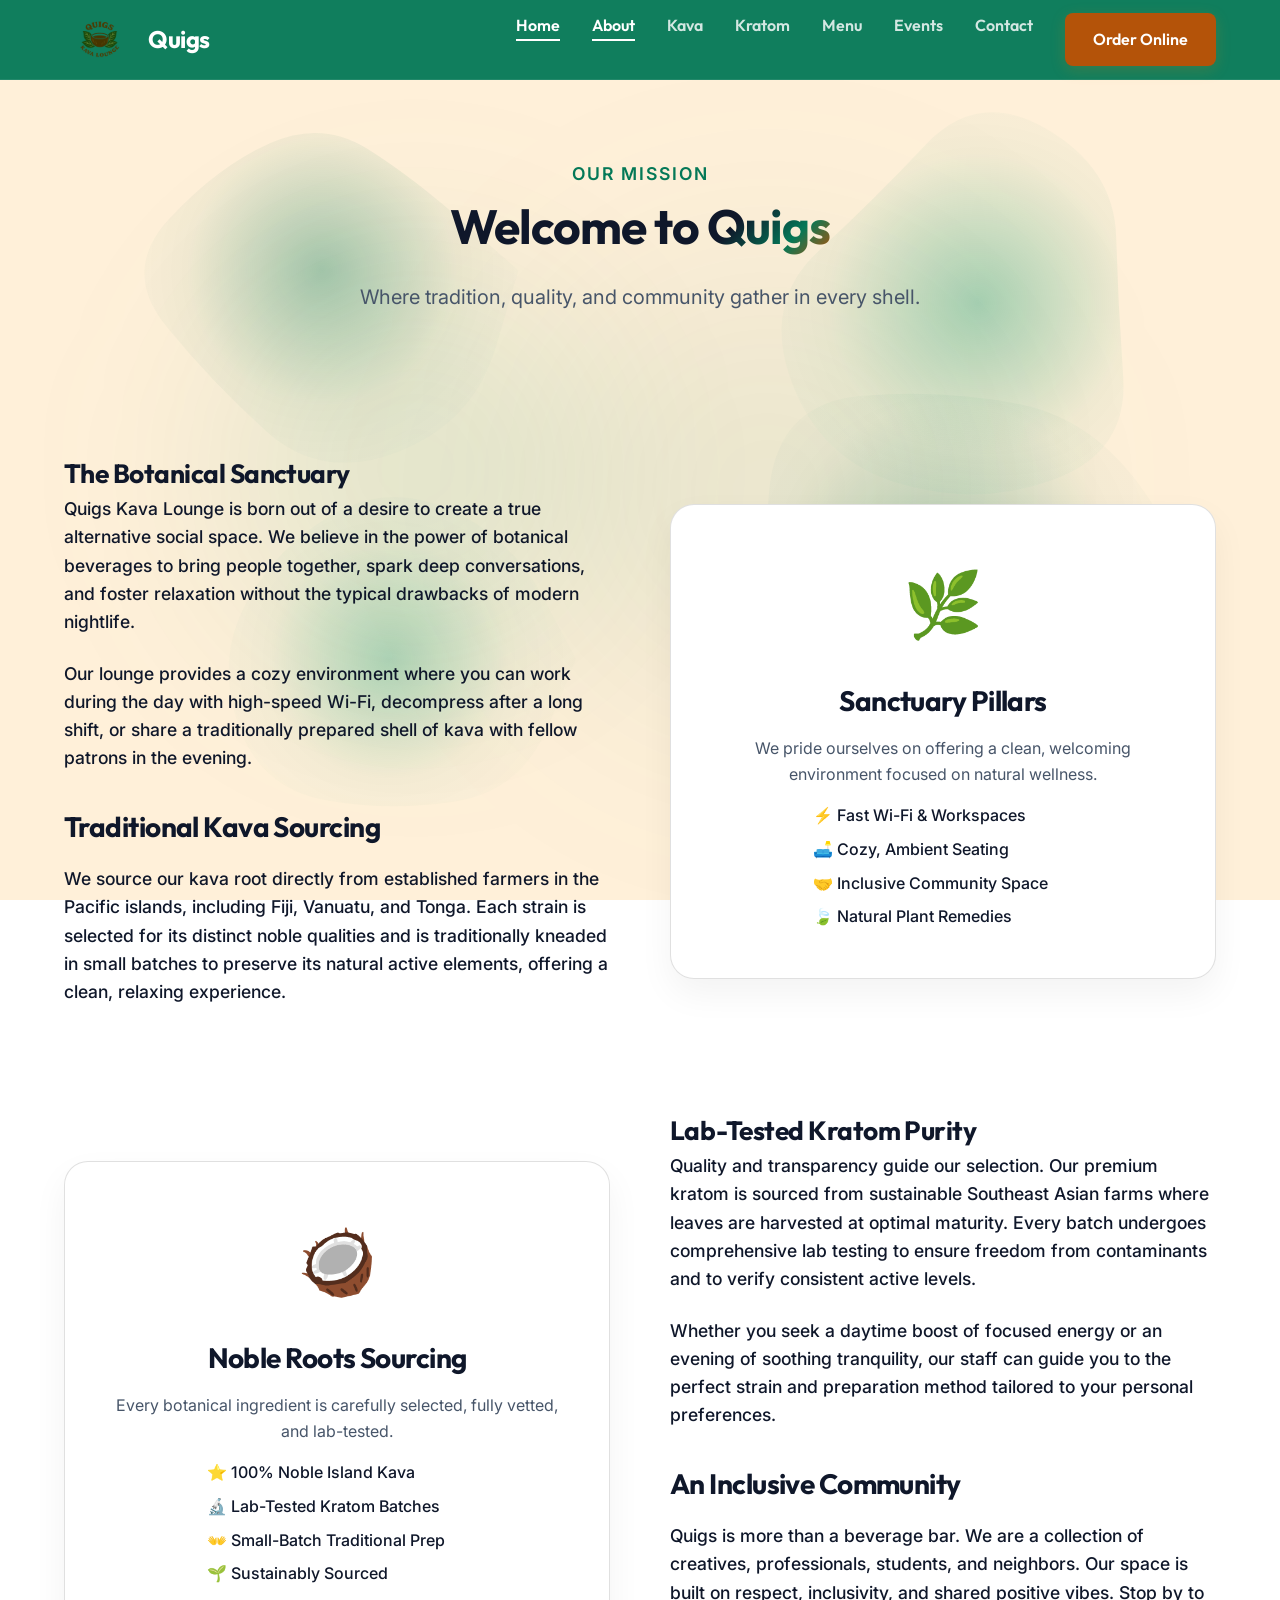
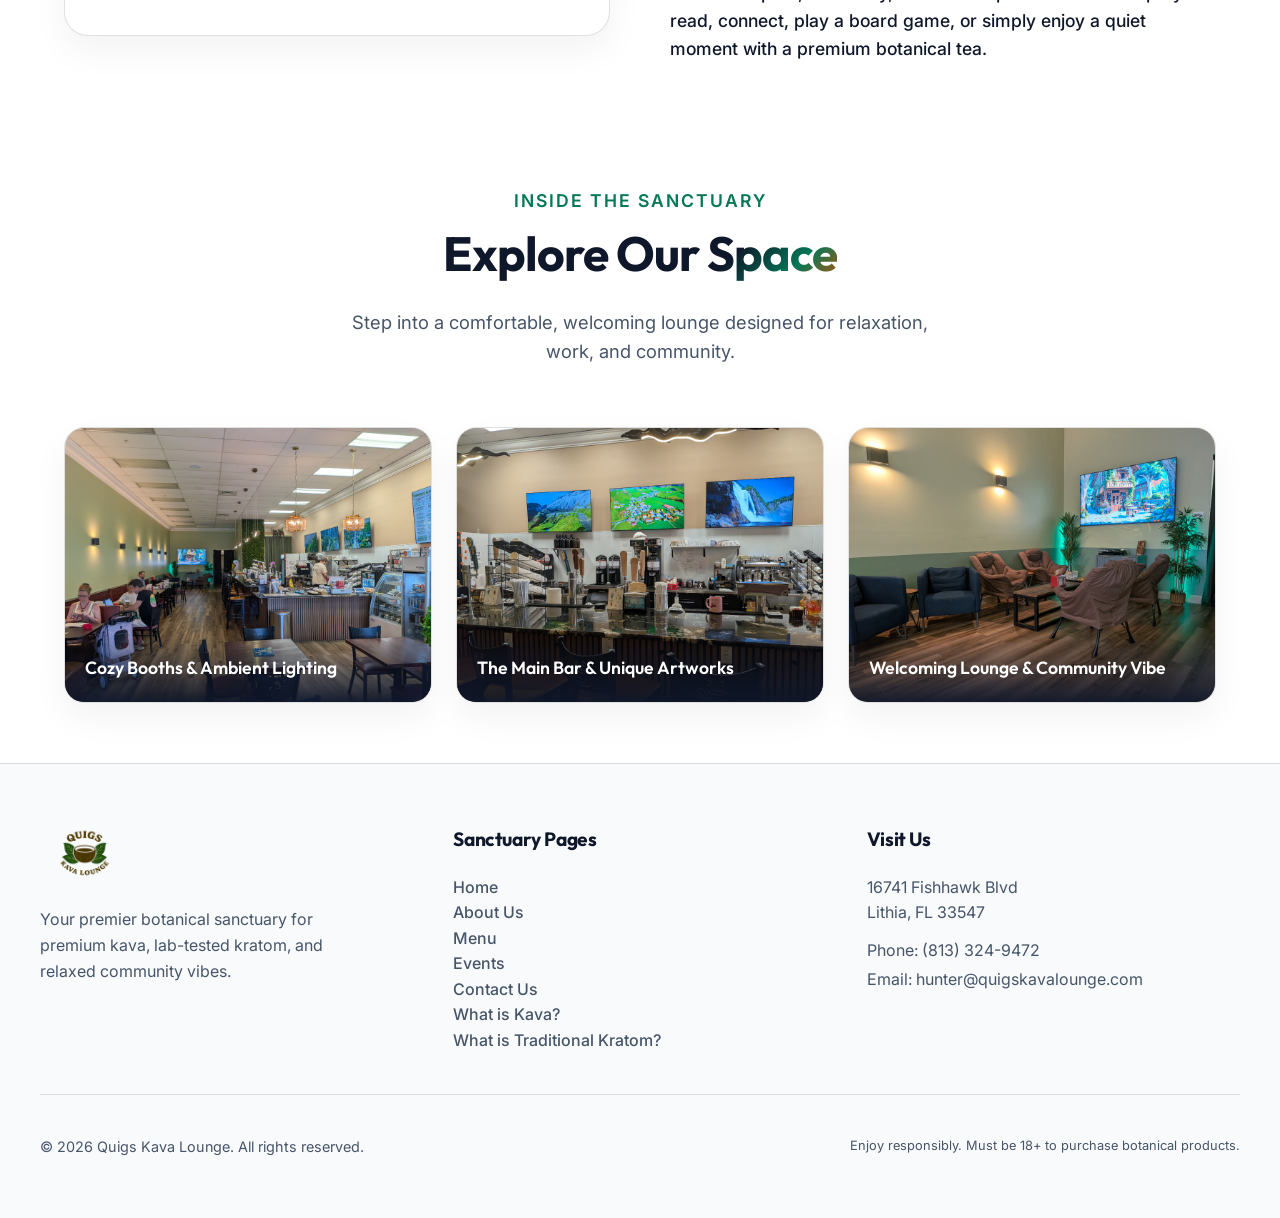
==== commit 60a0685a: "Add vercel.json cleanUrls + strip .html from all internal links" ====
--- a/about.html
+++ b/about.html
@@ -10,14 +10,14 @@
   
   <!-- Open Graph / Facebook -->
   <meta property="og:type" content="website">
-  <meta property="og:url" content="https://quigskavalounge.com/about.html">
+  <meta property="og:url" content="https://quigskavalounge.com/about">
   <meta property="og:title" content="About Our Sanctuary | Quigs Kava Lounge">
   <meta property="og:description" content="Learn about Quigs Kava Lounge. Discover our mission to provide a relaxing, premium botanical sanctuary with high-quality, lab-tested kava and kratom.">
   <meta property="og:image" content="assets/ChatGPT-Image-Sep-7-2025-09_18_59-PM-2 (2).webp">
 
   <!-- Twitter -->
   <meta property="twitter:card" content="summary_large_image">
-  <meta property="twitter:url" content="https://quigskavalounge.com/about.html">
+  <meta property="twitter:url" content="https://quigskavalounge.com/about">
   <meta property="twitter:title" content="About Our Sanctuary | Quigs Kava Lounge">
   <meta property="twitter:description" content="Learn about Quigs Kava Lounge. Discover our mission to provide a relaxing, premium botanical sanctuary with high-quality, lab-tested kava and kratom.">
   <meta property="twitter:image" content="assets/ChatGPT-Image-Sep-7-2025-09_18_59-PM-2 (2).webp">
@@ -28,7 +28,7 @@
   <link rel="icon" type="image/png" sizes="16x16" href="assets/favicon-16x16.png">
   <link rel="apple-touch-icon" sizes="180x180" href="assets/apple-touch-icon.png">
 
-  <link rel="canonical" href="https://quigskavalounge.com/about.html">
+  <link rel="canonical" href="https://quigskavalounge.com/about">
 
   <link rel="stylesheet" href="css/style.css">
   <script src="js/background.js" defer></script>
@@ -45,18 +45,18 @@
   <!-- Navigation Bar -->
   <nav class="navbar">
     <div class="nav-container">
-      <a href="index.html" class="nav-brand">
+      <a href="/" class="nav-brand">
         <img src="assets/ChatGPT-Image-Sep-7-2025-09_18_59-PM-2 (2).webp" alt="Quigs Kava Lounge" class="nav-logo">
         <span class="nav-title">Quigs</span>
       </a>
       <ul class="nav-menu" id="nav-menu" aria-hidden="true">
-        <li><a href="index.html" class="nav-link">Home</a></li>
-        <li><a href="about.html" class="nav-link">About</a></li>
-        <li><a href="kava.html" class="nav-link">Kava</a></li>
-        <li><a href="kratom.html" class="nav-link">Kratom</a></li>
-        <li><a href="menu.html" class="nav-link">Menu</a></li>
-        <li><a href="events.html" class="nav-link">Events</a></li>
-        <li><a href="contact.html" class="nav-link">Contact</a></li>
+        <li><a href="/" class="nav-link">Home</a></li>
+        <li><a href="about" class="nav-link">About</a></li>
+        <li><a href="kava" class="nav-link">Kava</a></li>
+        <li><a href="kratom" class="nav-link">Kratom</a></li>
+        <li><a href="menu" class="nav-link">Menu</a></li>
+        <li><a href="events" class="nav-link">Events</a></li>
+        <li><a href="contact" class="nav-link">Contact</a></li>
         <li class="nav-cta-item"><a href="https://www.doordash.com/store/37634714?utm_source=mx_share&amp;aw=DsOUaVheNmi1_CI4" target="_blank" rel="noopener noreferrer" class="btn btn-amber nav-cta-btn">Order Online</a></li>
       </ul>
       <button class="menu-toggle" aria-label="Toggle Navigation" aria-expanded="false" aria-controls="nav-menu">
@@ -169,13 +169,13 @@
       <div class="footer-col">
         <h4 class="footer-title">Sanctuary Pages</h4>
         <ul class="footer-links">
-          <li><a href="index.html">Home</a></li>
-          <li><a href="about.html">About Us</a></li>
-          <li><a href="menu.html">Menu</a></li>
-          <li><a href="events.html">Events</a></li>
-          <li><a href="contact.html">Contact Us</a></li>
-          <li><a href="kava.html">What is Kava?</a></li>
-          <li><a href="kratom.html">What is Traditional Kratom?</a></li>
+          <li><a href="/">Home</a></li>
+          <li><a href="about">About Us</a></li>
+          <li><a href="menu">Menu</a></li>
+          <li><a href="events">Events</a></li>
+          <li><a href="contact">Contact Us</a></li>
+          <li><a href="kava">What is Kava?</a></li>
+          <li><a href="kratom">What is Traditional Kratom?</a></li>
         </ul>
       </div>
       <div class="footer-col">
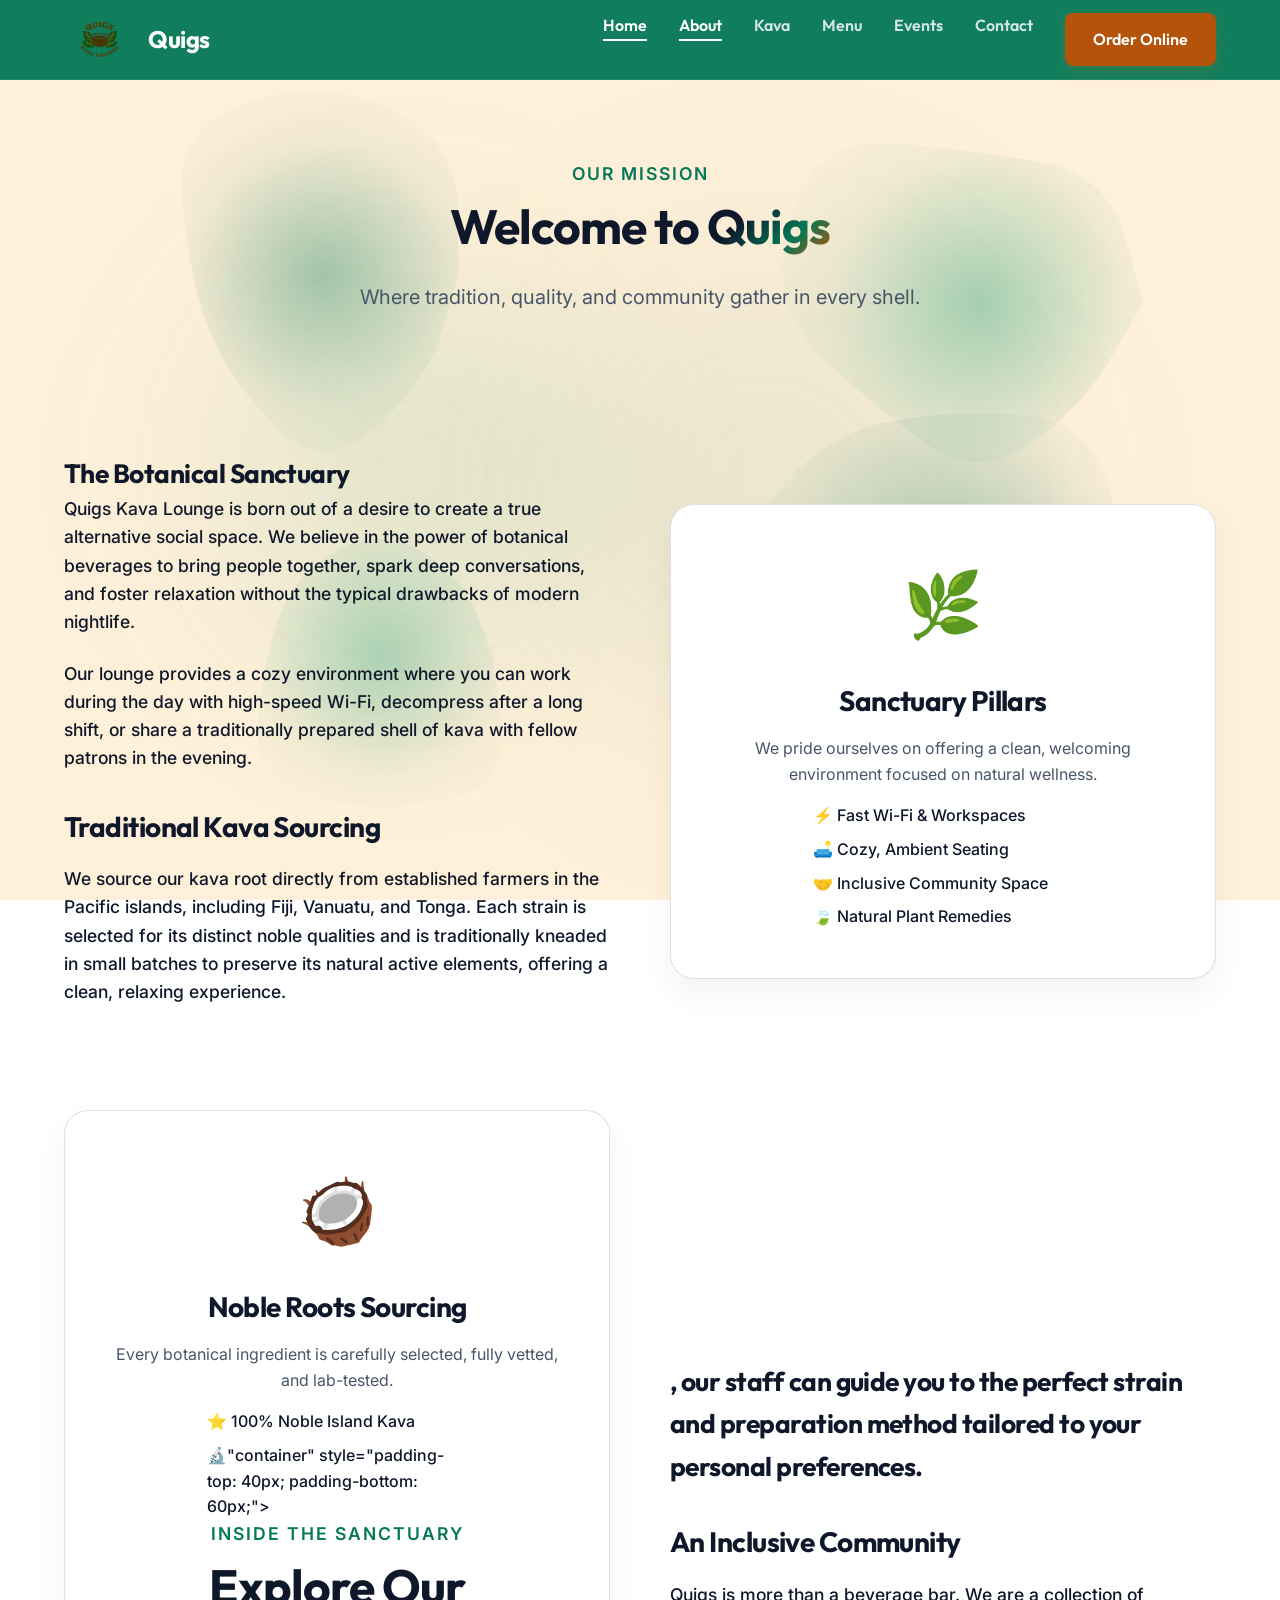
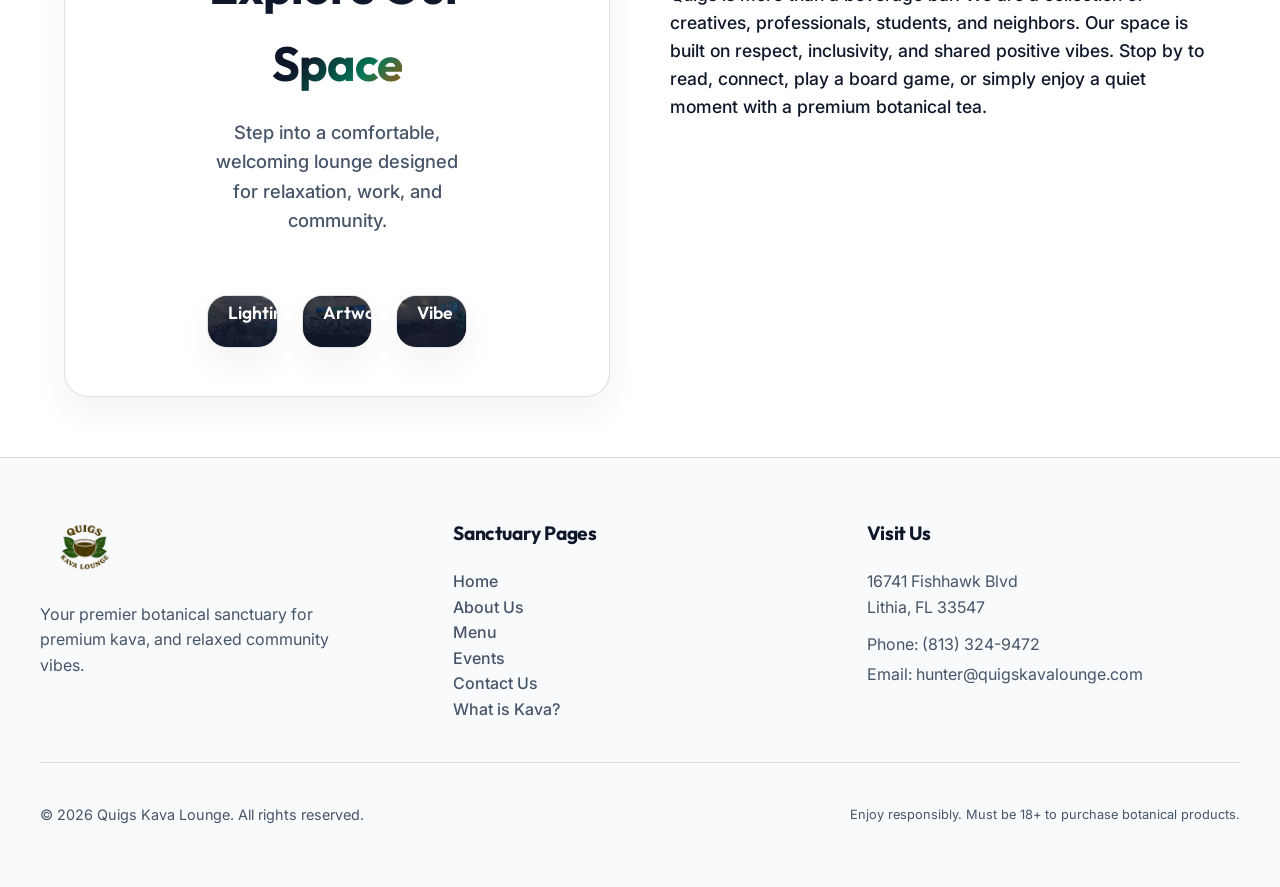
==== commit ec85aa07: "remove: all kratom references from Quigs Kava Lounge site - Deleted kratom.html page entirely - Remo" ====
--- a/about.html
+++ b/about.html
@@ -5,21 +5,21 @@
   <script>document.documentElement.classList.add('js')</script>
   <meta name="viewport" content="width=device-width, initial-scale=1.0">
   <title>About Our Sanctuary | Quigs Kava Lounge</title>
-  <meta name="description" content="Learn about Quigs Kava Lounge. Discover our mission to provide a relaxing, premium botanical sanctuary with high-quality, lab-tested kava and kratom.">
-  <meta name="keywords" content="about Quigs Kava, botanical sanctuary Fishhawk, kava source, lab-tested kratom, relaxing lounge">
+  <meta name="description" content="Learn about Quigs Kava Lounge. Discover our mission to provide a relaxing, premium botanical sanctuary with high-quality, lab-tested kava and">
+  <meta name="keywords" content="about Quigs Kava, botanical sanctuary Fishhawk, kava source, relaxing lounge">
   
   <!-- Open Graph / Facebook -->
   <meta property="og:type" content="website">
   <meta property="og:url" content="https://quigskavalounge.com/about">
   <meta property="og:title" content="About Our Sanctuary | Quigs Kava Lounge">
-  <meta property="og:description" content="Learn about Quigs Kava Lounge. Discover our mission to provide a relaxing, premium botanical sanctuary with high-quality, lab-tested kava and kratom.">
+  <meta property="og:description" content="Learn about Quigs Kava Lounge. Discover our mission to provide a relaxing, premium botanical sanctuary with high-quality, lab-tested kava and">
   <meta property="og:image" content="assets/ChatGPT-Image-Sep-7-2025-09_18_59-PM-2 (2).webp">
 
   <!-- Twitter -->
   <meta property="twitter:card" content="summary_large_image">
   <meta property="twitter:url" content="https://quigskavalounge.com/about">
   <meta property="twitter:title" content="About Our Sanctuary | Quigs Kava Lounge">
-  <meta property="twitter:description" content="Learn about Quigs Kava Lounge. Discover our mission to provide a relaxing, premium botanical sanctuary with high-quality, lab-tested kava and kratom.">
+  <meta property="twitter:description" content="Learn about Quigs Kava Lounge. Discover our mission to provide a relaxing, premium botanical sanctuary with high-quality, lab-tested kava and">
   <meta property="twitter:image" content="assets/ChatGPT-Image-Sep-7-2025-09_18_59-PM-2 (2).webp">
 
   <!-- Favicons -->
@@ -53,8 +53,7 @@
         <li><a href="/" class="nav-link">Home</a></li>
         <li><a href="about" class="nav-link">About</a></li>
         <li><a href="kava" class="nav-link">Kava</a></li>
-        <li><a href="kratom" class="nav-link">Kratom</a></li>
-        <li><a href="menu" class="nav-link">Menu</a></li>
+<li><a href="menu" class="nav-link">Menu</a></li>
         <li><a href="events" class="nav-link">Events</a></li>
         <li><a href="contact" class="nav-link">Contact</a></li>
         <li class="nav-cta-item"><a href="https://www.doordash.com/store/37634714?utm_source=mx_share&amp;aw=DsOUaVheNmi1_CI4" target="_blank" rel="noopener noreferrer" class="btn btn-amber nav-cta-btn">Order Online</a></li>
@@ -111,9 +110,7 @@
       <div class="about-columns" style="direction: rtl;">
         <!-- Direction RTL to alternate layouts, child elements reset text-align -->
         <div class="about-text animate-on-scroll" style="direction: ltr; text-align: left;">
-          <h2>Lab-Tested Kratom Purity</h2>
-          <p>Quality and transparency guide our selection. Our premium kratom is sourced from sustainable Southeast Asian farms where leaves are harvested at optimal maturity. Every batch undergoes comprehensive lab testing to ensure freedom from contaminants and to verify consistent active levels.</p>
-          <p>Whether you seek a daytime boost of focused energy or an evening of soothing tranquility, our staff can guide you to the perfect strain and preparation method tailored to your personal preferences.</p>
+          <h2>, our staff can guide you to the perfect strain and preparation method tailored to your personal preferences.</p>
           
           <h3>An Inclusive Community</h3>
           <p>Quigs is more than a beverage bar. We are a collection of creatives, professionals, students, and neighbors. Our space is built on respect, inclusivity, and shared positive vibes. Stop by to read, connect, play a board game, or simply enjoy a quiet moment with a premium botanical tea.</p>
@@ -125,17 +122,7 @@
             <p style="color: var(--text-muted); margin-bottom: 16px;">Every botanical ingredient is carefully selected, fully vetted, and lab-tested.</p>
             <div style="text-align: left; max-width: 260px; margin: 0 auto; display: flex; flex-direction: column; gap: 8px; font-weight: 500;">
               <div>⭐ 100% Noble Island Kava</div>
-              <div>🔬 Lab-Tested Kratom Batches</div>
-              <div>👐 Small-Batch Traditional Prep</div>
-              <div>🌱 Sustainably Sourced</div>
-            </div>
-          </div>
-        </div>
-      </div>
-    </section>
-
-    <!-- Gallery Section -->
-    <section class="container" style="padding-top: 40px; padding-bottom: 60px;">
+              <div>🔬"container" style="padding-top: 40px; padding-bottom: 60px;">
       <div class="section-title-wrapper animate-on-scroll">
         <span class="section-subtitle">Inside the Sanctuary</span>
         <h2 class="section-title">Explore Our <span class="gradient-text">Space</span></h2>
@@ -164,7 +151,7 @@
     <div class="footer-container">
       <div class="footer-col">
         <img src="assets/ChatGPT-Image-Sep-7-2025-09_18_59-PM-2 (2).webp" alt="Quigs Kava Lounge" class="footer-brand-logo">
-        <p class="footer-desc">Your premier botanical sanctuary for premium kava, lab-tested kratom, and relaxed community vibes.</p>
+        <p class="footer-desc">Your premier botanical sanctuary for premium kava, and relaxed community vibes.</p>
       </div>
       <div class="footer-col">
         <h4 class="footer-title">Sanctuary Pages</h4>
@@ -175,8 +162,7 @@
           <li><a href="events">Events</a></li>
           <li><a href="contact">Contact Us</a></li>
           <li><a href="kava">What is Kava?</a></li>
-          <li><a href="kratom">What is Traditional Kratom?</a></li>
-        </ul>
+</ul>
       </div>
       <div class="footer-col">
         <h4 class="footer-title">Visit Us</h4>
--- a/css/style.css
+++ b/css/style.css
@@ -504,12 +504,6 @@
   background: rgba(217, 119, 6, 0.08);
   border: 1px solid var(--amber);
   color: var(--amber);
-}
-
-.icon-kratom {
-  background: rgba(5, 150, 105, 0.08);
-  border: 1px solid var(--emerald);
-  color: var(--emerald);
 }
 
 .icon-vibes {
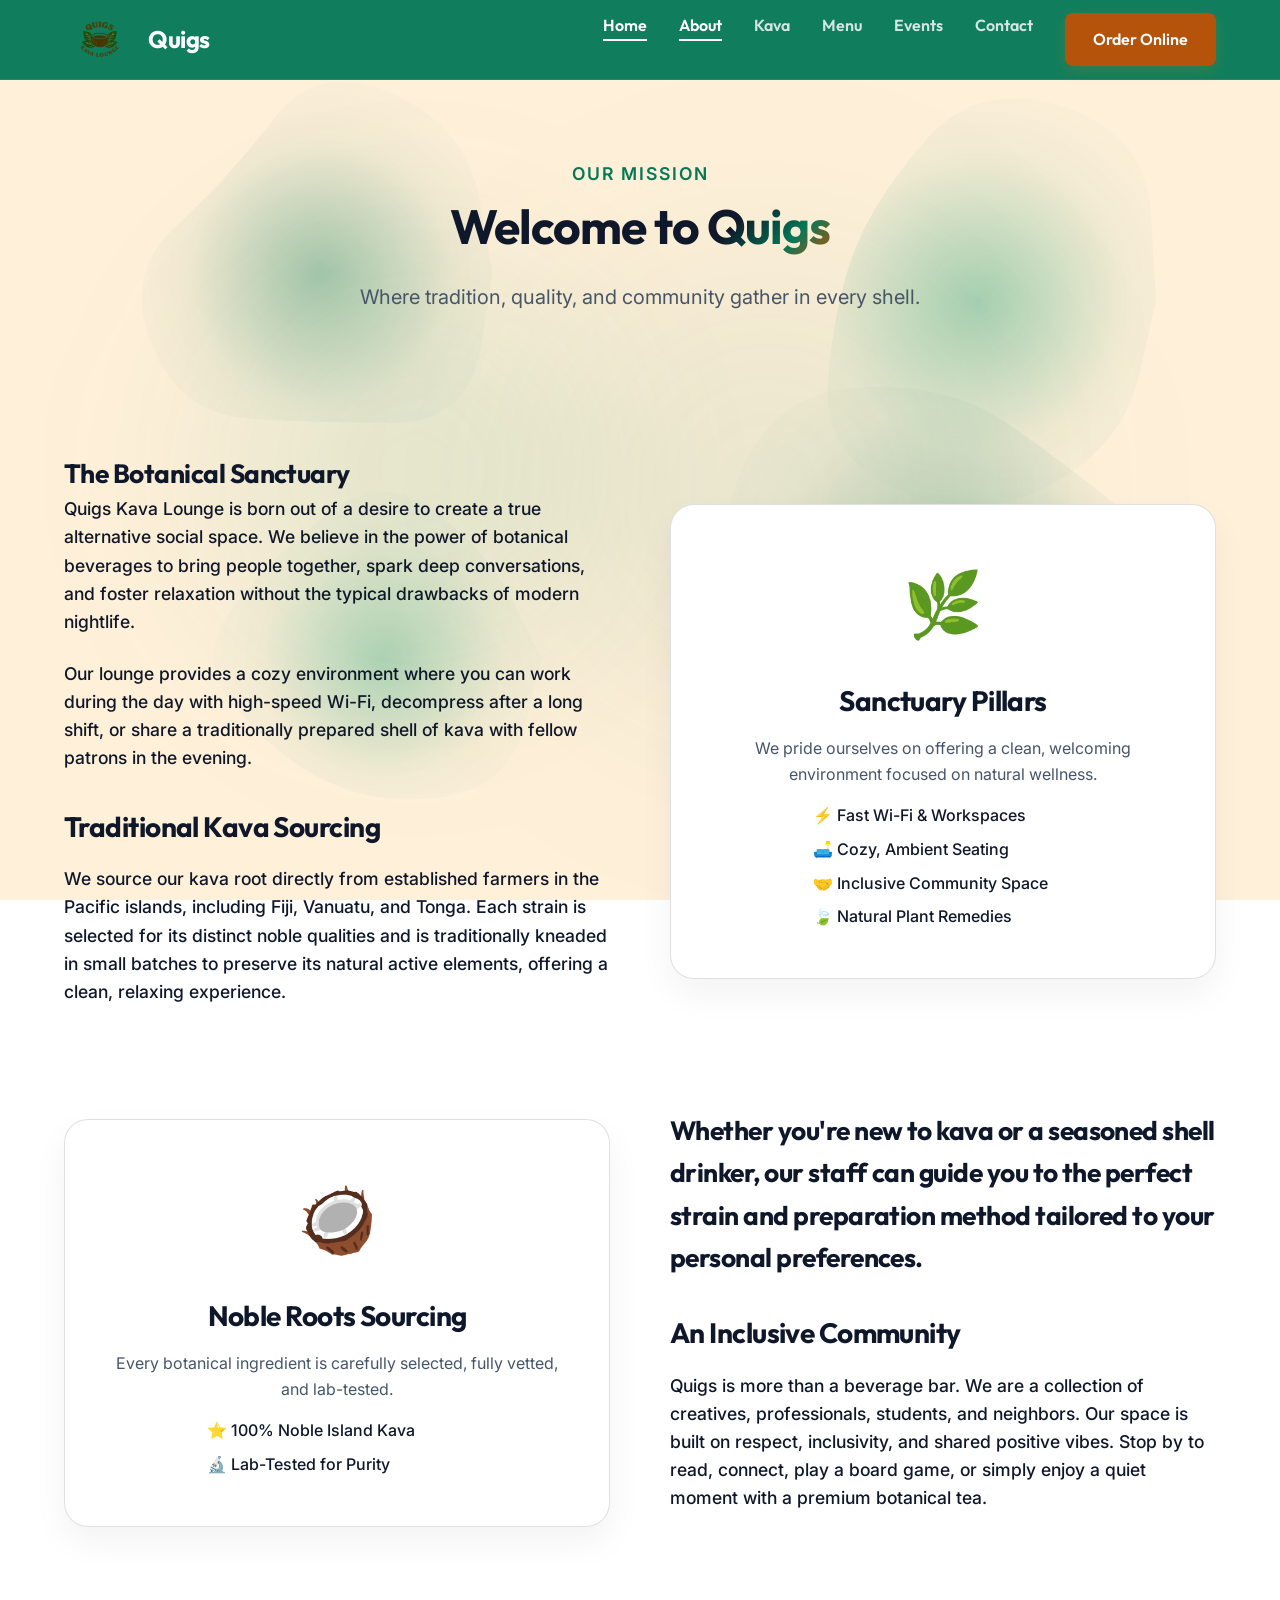
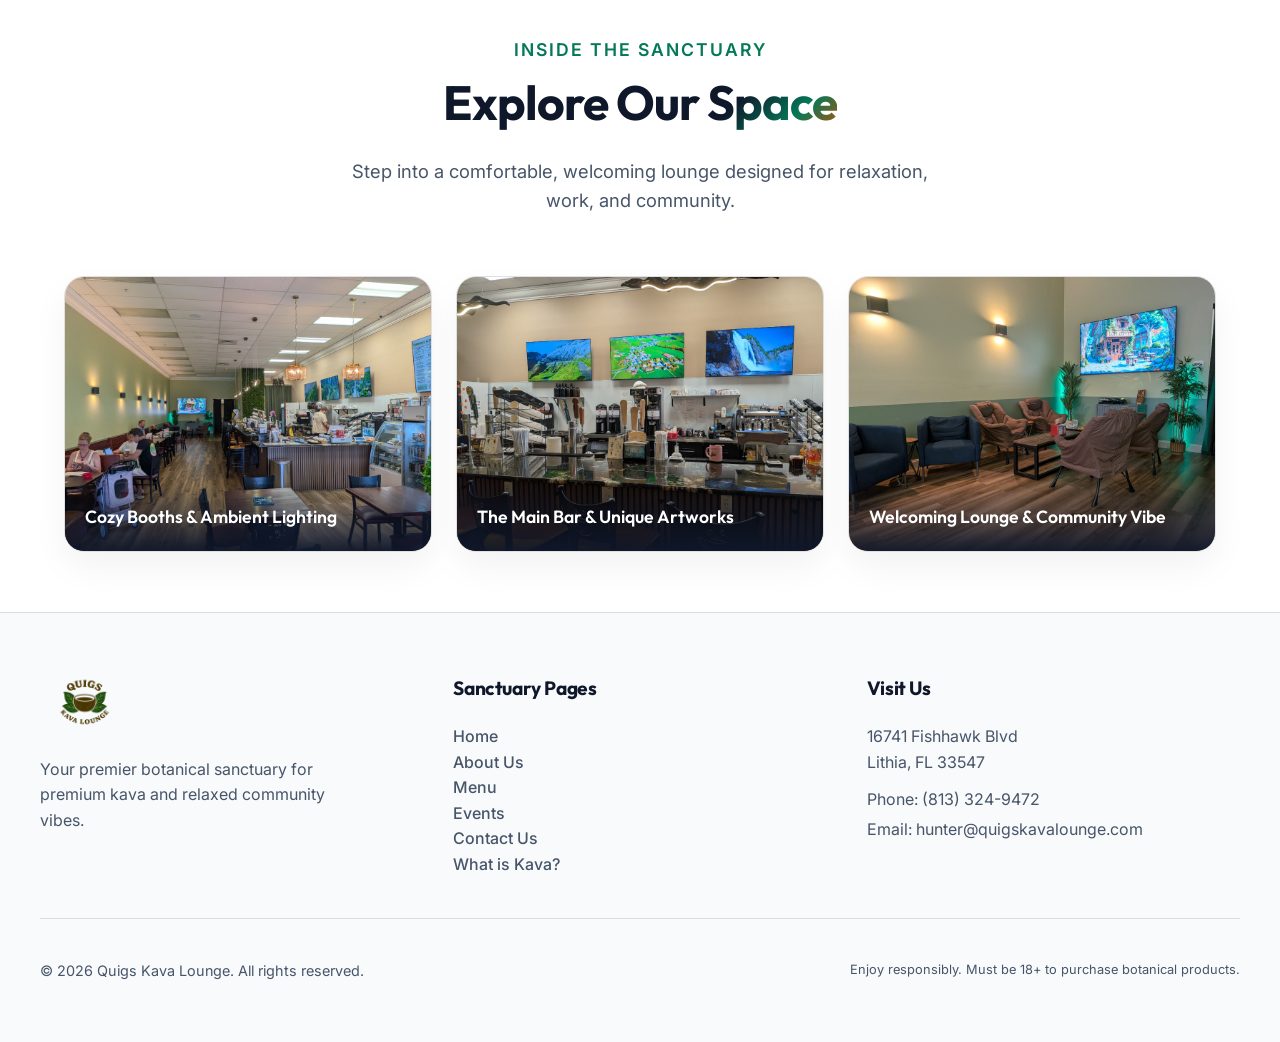
==== commit 4bd9439a: "fix: clean up broken text artifacts from kratom removal Co-Authored-By: Claude Sonnet 5 <noreply@ant" ====
--- a/about.html
+++ b/about.html
@@ -5,21 +5,21 @@
   <script>document.documentElement.classList.add('js')</script>
   <meta name="viewport" content="width=device-width, initial-scale=1.0">
   <title>About Our Sanctuary | Quigs Kava Lounge</title>
-  <meta name="description" content="Learn about Quigs Kava Lounge. Discover our mission to provide a relaxing, premium botanical sanctuary with high-quality, lab-tested kava and">
+  <meta name="description" content="Learn about Quigs Kava Lounge. Discover our mission to provide a relaxing, premium botanical sanctuary with high-quality, lab-tested kava.">
   <meta name="keywords" content="about Quigs Kava, botanical sanctuary Fishhawk, kava source, relaxing lounge">
   
   <!-- Open Graph / Facebook -->
   <meta property="og:type" content="website">
   <meta property="og:url" content="https://quigskavalounge.com/about">
   <meta property="og:title" content="About Our Sanctuary | Quigs Kava Lounge">
-  <meta property="og:description" content="Learn about Quigs Kava Lounge. Discover our mission to provide a relaxing, premium botanical sanctuary with high-quality, lab-tested kava and">
+  <meta property="og:description" content="Learn about Quigs Kava Lounge. Discover our mission to provide a relaxing, premium botanical sanctuary with high-quality, lab-tested kava.">
   <meta property="og:image" content="assets/ChatGPT-Image-Sep-7-2025-09_18_59-PM-2 (2).webp">
 
   <!-- Twitter -->
   <meta property="twitter:card" content="summary_large_image">
   <meta property="twitter:url" content="https://quigskavalounge.com/about">
   <meta property="twitter:title" content="About Our Sanctuary | Quigs Kava Lounge">
-  <meta property="twitter:description" content="Learn about Quigs Kava Lounge. Discover our mission to provide a relaxing, premium botanical sanctuary with high-quality, lab-tested kava and">
+  <meta property="twitter:description" content="Learn about Quigs Kava Lounge. Discover our mission to provide a relaxing, premium botanical sanctuary with high-quality, lab-tested kava.">
   <meta property="twitter:image" content="assets/ChatGPT-Image-Sep-7-2025-09_18_59-PM-2 (2).webp">
 
   <!-- Favicons -->
@@ -110,7 +110,7 @@
       <div class="about-columns" style="direction: rtl;">
         <!-- Direction RTL to alternate layouts, child elements reset text-align -->
         <div class="about-text animate-on-scroll" style="direction: ltr; text-align: left;">
-          <h2>, our staff can guide you to the perfect strain and preparation method tailored to your personal preferences.</p>
+          <h2>Whether you're new to kava or a seasoned shell drinker, our staff can guide you to the perfect strain and preparation method tailored to your personal preferences.</h2>
           
           <h3>An Inclusive Community</h3>
           <p>Quigs is more than a beverage bar. We are a collection of creatives, professionals, students, and neighbors. Our space is built on respect, inclusivity, and shared positive vibes. Stop by to read, connect, play a board game, or simply enjoy a quiet moment with a premium botanical tea.</p>
@@ -122,7 +122,14 @@
             <p style="color: var(--text-muted); margin-bottom: 16px;">Every botanical ingredient is carefully selected, fully vetted, and lab-tested.</p>
             <div style="text-align: left; max-width: 260px; margin: 0 auto; display: flex; flex-direction: column; gap: 8px; font-weight: 500;">
               <div>⭐ 100% Noble Island Kava</div>
-              <div>🔬"container" style="padding-top: 40px; padding-bottom: 60px;">
+              <div>🔬 Lab-Tested for Purity</div>
+            </div>
+          </div>
+        </div>
+      </div>
+    </section>
+
+    <section class="container" style="padding-top: 40px; padding-bottom: 60px;">
       <div class="section-title-wrapper animate-on-scroll">
         <span class="section-subtitle">Inside the Sanctuary</span>
         <h2 class="section-title">Explore Our <span class="gradient-text">Space</span></h2>
@@ -151,7 +158,7 @@
     <div class="footer-container">
       <div class="footer-col">
         <img src="assets/ChatGPT-Image-Sep-7-2025-09_18_59-PM-2 (2).webp" alt="Quigs Kava Lounge" class="footer-brand-logo">
-        <p class="footer-desc">Your premier botanical sanctuary for premium kava, and relaxed community vibes.</p>
+        <p class="footer-desc">Your premier botanical sanctuary for premium kava and relaxed community vibes.</p>
       </div>
       <div class="footer-col">
         <h4 class="footer-title">Sanctuary Pages</h4>
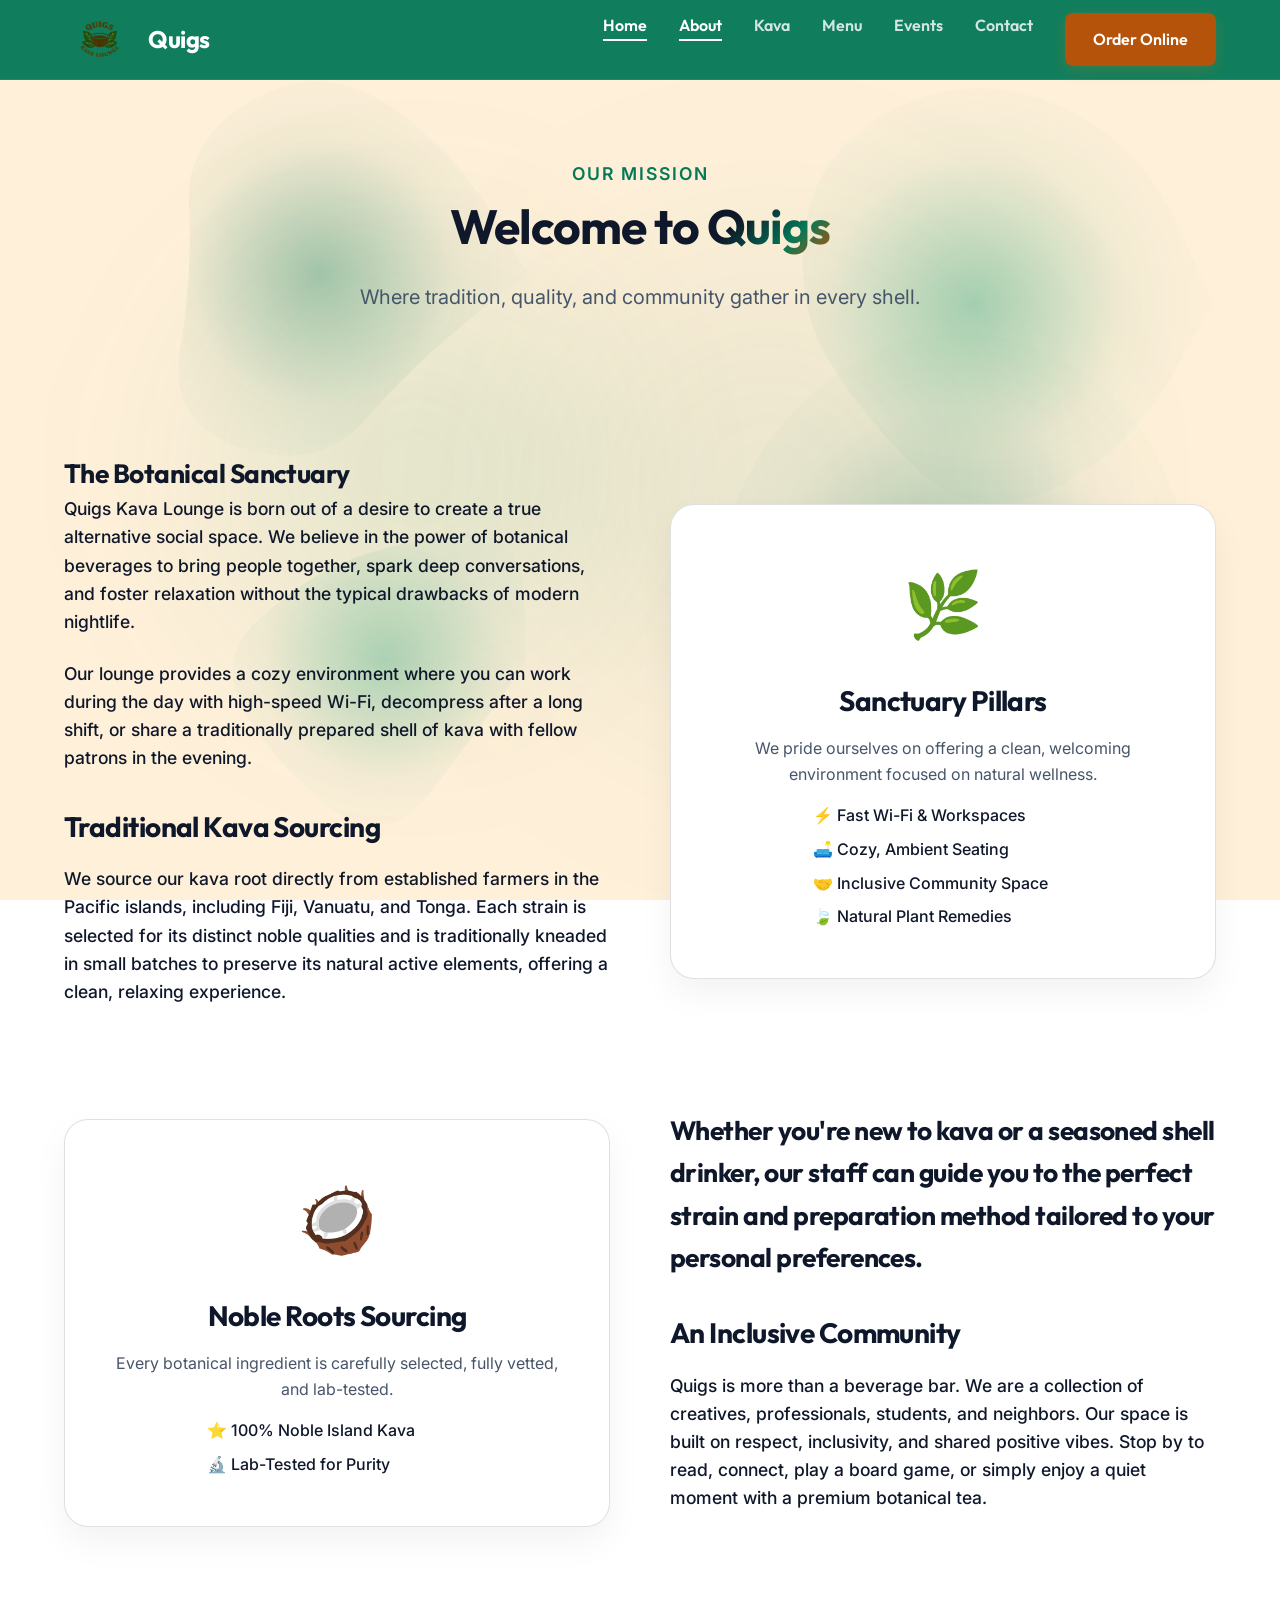
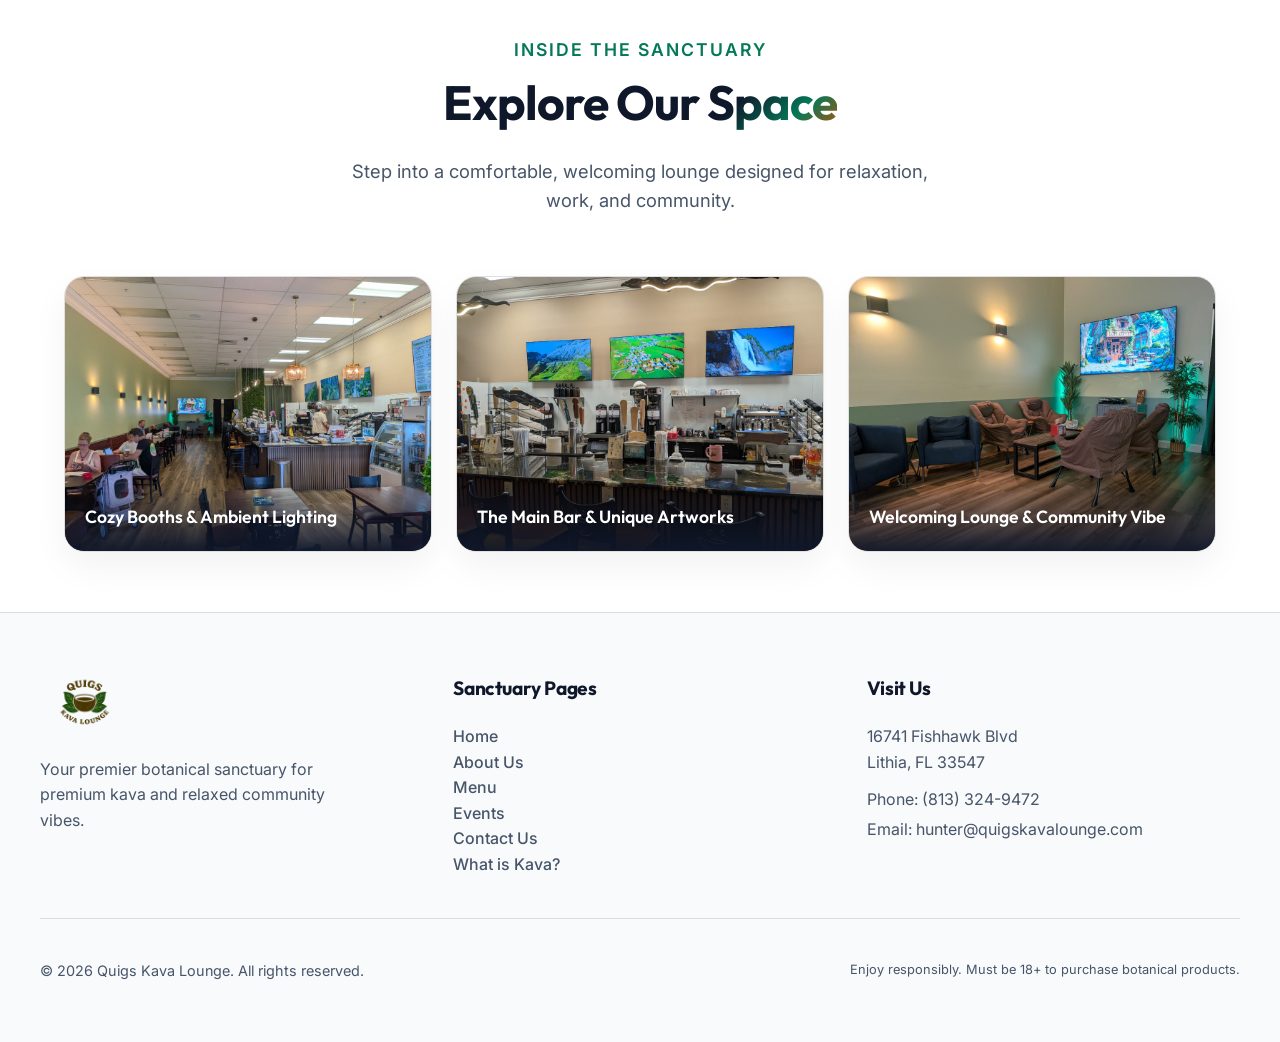
==== commit b2e4cb65: "Add GA4 tracking (G-9ZS2SCTGL8) to all 6 pages" ====
--- a/about.html
+++ b/about.html
@@ -33,6 +33,15 @@
   <link rel="stylesheet" href="css/style.css">
   <script src="js/background.js" defer></script>
   <script src="js/main.js" defer></script>
+  <!-- Google tag (gtag.js) -->
+  <script async src="https://www.googletagmanager.com/gtag/js?id=G-9ZS2SCTGL8"></script>
+  <script>
+    window.dataLayer = window.dataLayer || [];
+    function gtag(){dataLayer.push(arguments);}
+    gtag('js', new Date());
+    gtag('config', 'G-9ZS2SCTGL8');
+  </script>
+
 </head>
 <body>
   <!-- Interactive Canvas Background -->
